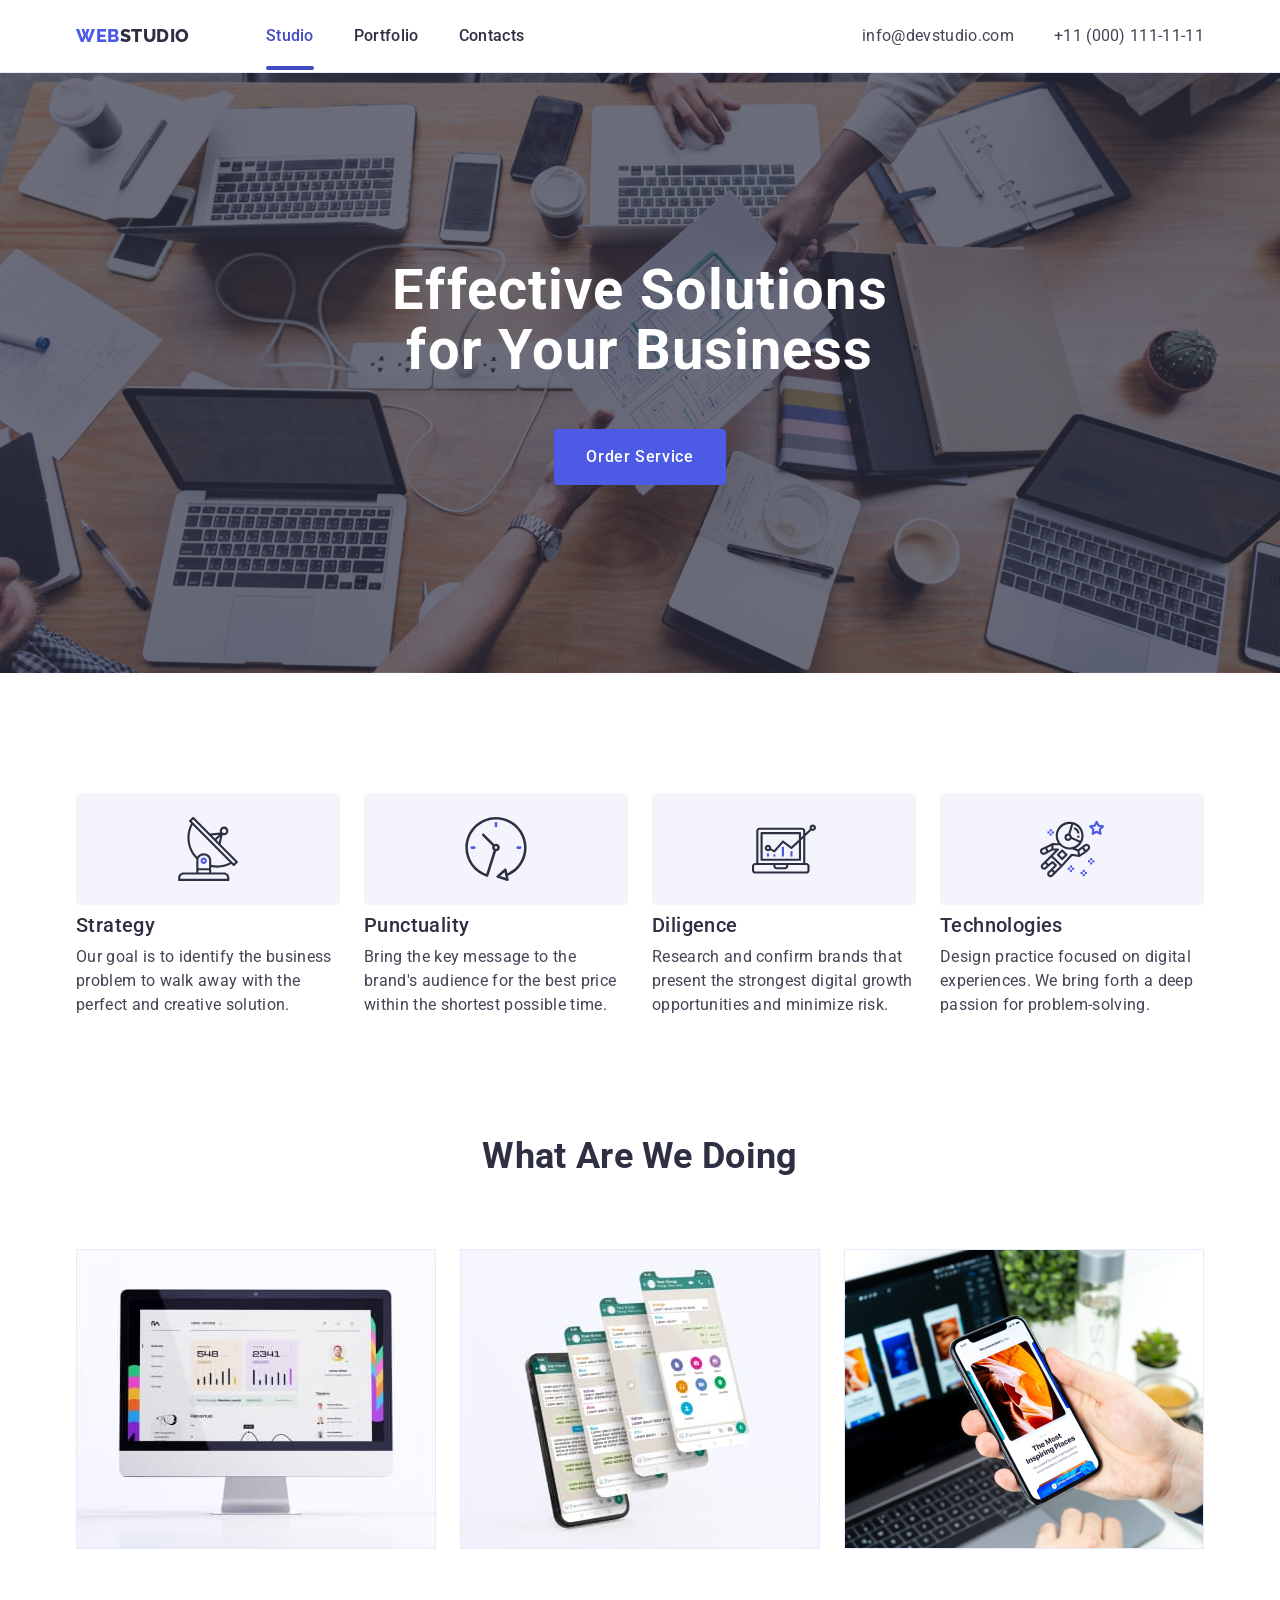
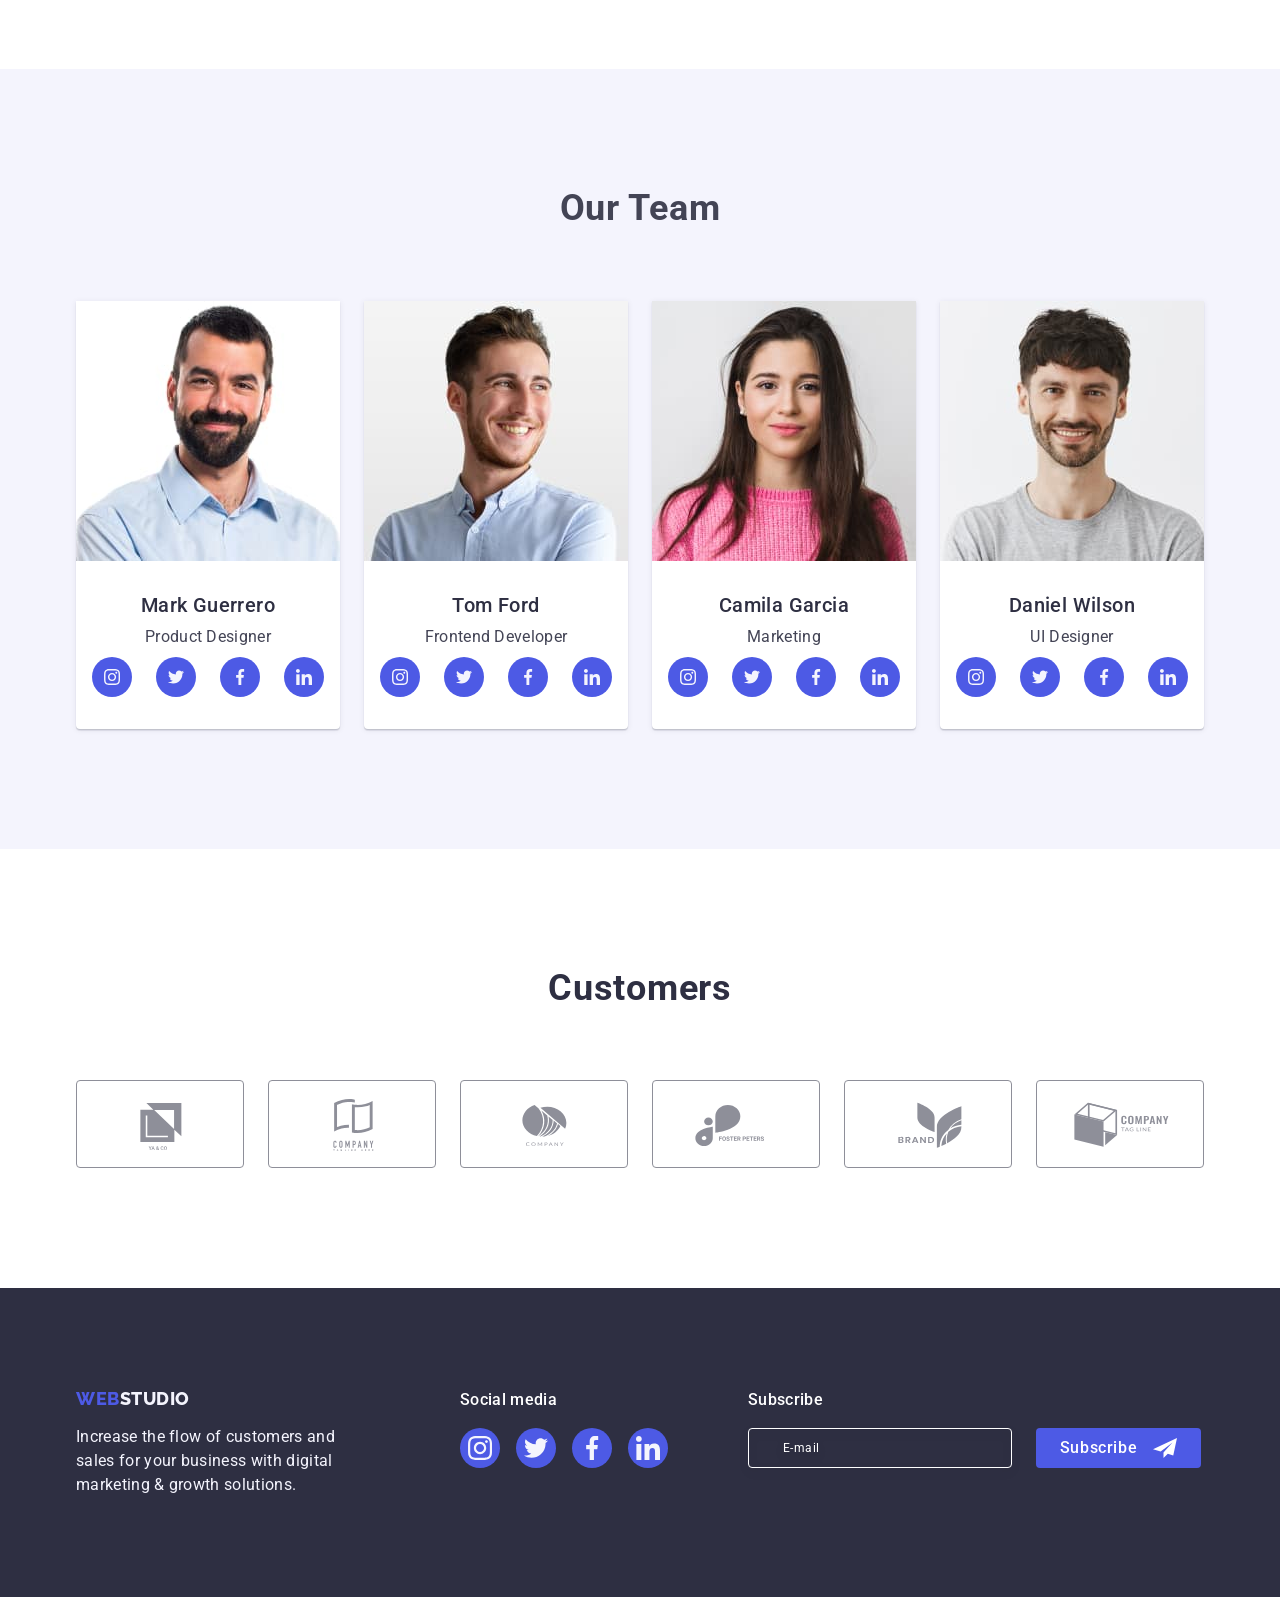
==== index.html @ 8082f562 "checkbox" ====
<!DOCTYPE html>
<html lang="en">
  <head>
    <meta charset="UTF-8" />
    <meta http-equiv="X-UA-Compatible" content="IE=edge" />
    <meta name="viewport" content="width=device-width, initial-scale=1.0" />
    <title>Document</title>
    <link rel="preconnect" href="https://fonts.googleapis.com" />
    <link rel="preconnect" href="https://fonts.gstatic.com" crossorigin />
    <link
      href="https://fonts.googleapis.com/css2?family=Montserrat:wght@400;700&family=Raleway:wght@800&family=Roboto:wght@400;500;700&display=swap"
      rel="stylesheet"
    />
    <link
      rel="stylesheet"
      href="https://cdnjs.cloudflare.com/ajax/libs/modern-normalize/1.1.0/modern-normalize.min.css"
    />
    <link rel="stylesheet" href="css/styles.css" />
  </head>
  <body>
    <!-- header -->
    <header class="header">
      <div class="container header-container">
        <nav class="header_nav">
          <a href="./index.html" class="logo link"
            >Web<span class="logo-end">Studio</span></a
          >

          <ul class="menu list">
            <li class="menu-item">
              <a href="./index.html" class="menu-name studion-active link"
                >Studio</a
              >
            </li>
            <li class="menu-item">
              <a class="menu-name link" href="./portfolio.html">Portfolio</a>
            </li>
            <li class="menu-item">
              <a class="menu-name link" href="">Contacts</a>
            </li>
          </ul>
        </nav>
        <!-- contacts -->
        <address class="data">
          <ul class="contacts list">
            <li class="contact-data">
              <a class="data-info link" href="mailto:info@devstudio.com"
                >info@devstudio.com</a
              >
            </li>
            <li class="contact-data">
              <a class="data-info link" href="tel:+110001111111"
                >+11 (000) 111-11-11</a
              >
            </li>
          </ul>
        </address>
      </div>
    </header>
    <main>
      <!-- hero -->
      <section class="hero section">
        <div class="container main-hero">
          <h1 class="hero_title">Effective Solutions for Your Business</h1>
          <button class="order-btn" type="button" data-modal-open>
            Order Service
          </button>
        </div>
      </section>
      <!-- advantages -->
      <section class="section">
        <div class="container">
          <h2 class="hidden-title" hidden>advantages</h2>
          <ul class="menu-advantages list">
            <li class="advantages-list">
              <div class="advantages-icons">
                <svg class="icons" width="64" height="64">
                  <use
                    class="icon"
                    href="./images/icons.svg#icon-satellite"
                  ></use>
                </svg>
              </div>
              <h3 class="name">Strategy</h3>
              <p class="advantages-description">
                Our goal is to identify the business problem to walk away with
                the perfect and creative solution.
              </p>
            </li>
            <li class="advantages-list">
              <div class="advantages-icons">
                <svg class="icons" width="64" height="64">
                  <use class="icon" href="./images/icons.svg#icon-clock"></use>
                </svg>
              </div>
              <h3 class="name">Punctuality</h3>
              <p class="advantages-description">
                Bring the key message to the brand's audience for the best price
                within the shortest possible time.
              </p>
            </li>
            <li class="advantages-list">
              <div class="advantages-icons">
                <svg class="icons" width="64" height="64">
                  <use
                    class="icon"
                    href="./images/icons.svg#icon-diagram"
                  ></use>
                </svg>
              </div>
              <h3 class="name">Diligence</h3>
              <p class="advantages-description">
                Research and confirm brands that present the strongest digital
                growth opportunities and minimize risk.
              </p>
            </li>
            <li class="advantages-list">
              <div class="advantages-icons">
                <svg class="icons" width="64" height="64">
                  <use
                    class="icon"
                    href="./images/icons.svg#icon-astronaut"
                  ></use>
                </svg>
              </div>
              <h3 class="name">Technologies</h3>
              <p class="advantages-description">
                Design practice focused on digital experiences. We bring forth a
                deep passion for problem-solving.
              </p>
            </li>
          </ul>
        </div>
      </section>
      <!-- pictures -->
      <section class="section-pictures">
        <div class="container">
          <h2 class="about-us">What are we doing</h2>
          <ul class="pictures list">
            <li class="pictures-list">
              <img
                src="./images/computer-img.jpg"
                alt="computer"
                width="360"
                height="300"
              />
            </li>
            <li class="pictures-list">
              <img
                src="./images/phone-img.jpg"
                alt="phones"
                width="360"
                height="300"
              />
            </li>
            <li class="pictures-list">
              <img
                src="./images/phone-in-hand.jpg"
                alt="work at phone"
                width="360"
                height="300"
              />
            </li>
          </ul>
        </div>
      </section>
      <!-- our team -->
      <section class="members section">
        <div class="container">
          <h2 class="team-title">Our Team</h2>
          <ul class="team-member list">
            <li class="team">
              <img
                src="./images/img.jpg"
                alt="photo of a worker"
                width="264"
                height="260"
              />
              <div class="card-title">
                <h3 class="names">Mark Guerrero</h3>
                <p class="description">Product Designer</p>
                <ul class="sm-team list">
                  <li class="sm-list">
                    <a href="" class="sm-general link-icon">
                      <svg class="sm-icons" width="16" height="16">
                        <use
                          class="sm-icon"
                          href="./images/icons.svg#icon-instagram"
                        ></use>
                      </svg>
                    </a>
                  </li>
                  <li class="sm-list">
                    <a href="" class="sm-general link-icon">
                      <svg class="sm-icons" width="16" height="16">
                        <use
                          class="sm-icon"
                          href="./images/icons.svg#icon-twitter"
                        ></use>
                      </svg>
                    </a>
                  </li>
                  <li class="sm-list">
                    <a href="" class="sm-general link-icon">
                      <svg class="sm-icons" width="16" height="16">
                        <use
                          class="sm-icon"
                          href="./images/icons.svg#icon-facebook"
                        ></use>
                      </svg>
                    </a>
                  </li>
                  <li class="sm-list">
                    <a href="" class="sm-general link-icon">
                      <svg class="sm-icons" width="16" height="16">
                        <use
                          class="sm-icon"
                          href="./images/icons.svg#icon-linkedin"
                        ></use>
                      </svg>
                    </a>
                  </li>
                </ul>
              </div>
            </li>
            <li class="team">
              <img
                src="./images/img1.jpg"
                alt="photo of a worker"
                width="264"
                height="260"
              />
              <div class="card-title">
                <h3 class="names">Tom Ford</h3>
                <p class="description">Frontend Developer</p>
                <ul class="sm-team list">
                  <li class="sm-list">
                    <a href="" class="sm-general link-icon">
                      <svg class="sm-icons" width="16" height="16">
                        <use
                          class="sm-icon"
                          href="./images/icons.svg#icon-instagram"
                        ></use>
                      </svg>
                    </a>
                  </li>
                  <li class="sm-list">
                    <a href="" class="sm-general link-icon">
                      <svg class="sm-icons" width="16" height="16">
                        <use
                          class="sm-icon"
                          href="./images/icons.svg#icon-twitter"
                        ></use>
                      </svg>
                    </a>
                  </li>
                  <li class="sm-list">
                    <a href="" class="sm-general link-icon">
                      <svg class="sm-icons" width="16" height="16">
                        <use
                          class="sm-icon"
                          href="./images/icons.svg#icon-facebook"
                        ></use>
                      </svg>
                    </a>
                  </li>
                  <li class="sm-list">
                    <a href="" class="sm-general link-icon">
                      <svg class="sm-icons" width="16" height="16">
                        <use
                          class="sm-icon"
                          href="./images/icons.svg#icon-linkedin"
                        ></use>
                      </svg>
                    </a>
                  </li>
                </ul>
              </div>
            </li>
            <li class="team">
              <img
                src="./images/img2.jpg"
                alt="photo of a worker"
                width="264"
                height="260"
              />
              <div class="card-title">
                <h3 class="names">Camila Garcia</h3>
                <p class="description">Marketing</p>
                <ul class="sm-team list">
                  <li class="sm-list">
                    <a href="" class="sm-general link-icon">
                      <svg class="sm-icons" width="16" height="16">
                        <use
                          class="sm-icon"
                          href="./images/icons.svg#icon-instagram"
                        ></use>
                      </svg>
                    </a>
                  </li>
                  <li class="sm-list">
                    <a href="" class="sm-general link-icon">
                      <svg class="sm-icons" width="16" height="16">
                        <use
                          class="sm-icon"
                          href="./images/icons.svg#icon-twitter"
                        ></use>
                      </svg>
                    </a>
                  </li>
                  <li class="sm-list">
                    <a href="" class="sm-general link-icon">
                      <svg class="sm-icons" width="16" height="16">
                        <use
                          class="sm-icon"
                          href="./images/icons.svg#icon-facebook"
                        ></use>
                      </svg>
                    </a>
                  </li>
                  <li class="sm-list">
                    <a href="" class="sm-general link-icon">
                      <svg class="sm-icons" width="16" height="16">
                        <use
                          class="sm-icon"
                          href="./images/icons.svg#icon-linkedin"
                        ></use>
                      </svg>
                    </a>
                  </li>
                </ul>
              </div>
            </li>
            <li class="team">
              <img
                src="./images/img3.jpg"
                alt="photo of a worker"
                width="264"
                height="260"
              />
              <div class="card-title">
                <h3 class="names">Daniel Wilson</h3>
                <p class="description">UI Designer</p>
                <ul class="sm-team list">
                  <li class="sm-list">
                    <a href="" class="sm-general link-icon">
                      <svg class="sm-icons" width="16" height="16">
                        <use
                          class="sm-icon"
                          href="./images/icons.svg#icon-instagram"
                        ></use>
                      </svg>
                    </a>
                  </li>
                  <li class="sm-list">
                    <a href="" class="sm-general link-icon">
                      <svg class="sm-icons" width="16" height="16">
                        <use
                          class="sm-icon"
                          href="./images/icons.svg#icon-twitter"
                        ></use>
                      </svg>
                    </a>
                  </li>
                  <li class="sm-list">
                    <a href="" class="sm-general link-icon">
                      <svg class="sm-icons" width="16" height="16">
                        <use
                          class="sm-icon"
                          href="./images/icons.svg#icon-facebook"
                        ></use>
                      </svg>
                    </a>
                  </li>
                  <li class="sm-list">
                    <a href="" class="sm-general link-icon">
                      <svg class="sm-icons" width="16" height="16">
                        <use
                          class="sm-icon"
                          href="./images/icons.svg#icon-linkedin"
                        ></use>
                      </svg>
                    </a>
                  </li>
                </ul>
              </div>
            </li>
          </ul>
        </div>
      </section>
      <!-- customers -->
      <section class="customers section">
        <div class="container">
          <h2 class="customers-title">Customers</h2>
          <ul class="customers-list list">
            <li class="companies-list">
              <a href="" class="icon-link">
                <svg class="icons" width="104" height="56">
                  <use
                    class="icon"
                    href="./images/icons.svg#icon-company-1"
                  ></use>
                </svg>
              </a>
            </li>
            <li class="companies-list">
              <a href="" class="icon-link">
                <svg class="icons" width="104" height="56">
                  <use
                    class="icon"
                    href="./images/icons.svg#icon-company-2"
                  ></use>
                </svg>
              </a>
            </li>
            <li class="companies-list">
              <a href="" class="icon-link">
                <svg class="icons" width="104" height="56">
                  <use
                    class="icon"
                    href="./images/icons.svg#icon-company-3"
                  ></use>
                </svg>
              </a>
            </li>
            <li class="companies-list">
              <a href="" class="icon-link">
                <svg class="icons" width="104" height="56">
                  <use
                    class="icon"
                    href="./images/icons.svg#icon-company-4"
                  ></use>
                </svg>
              </a>
            </li>
            <li class="companies-list">
              <a href="" class="icon-link">
                <svg class="icons" width="104" height="56">
                  <use
                    class="icon"
                    href="./images/icons.svg#icon-company-5"
                  ></use>
                </svg>
              </a>
            </li>
            <li class="companies-list">
              <a href="" class="icon-link">
                <svg class="icons" width="104" height="56">
                  <use
                    class="icon"
                    href="./images/icons.svg#icon-company-6"
                  ></use>
                </svg>
              </a>
            </li>
          </ul>
        </div>
      </section>
    </main>
    <!-- footer -->
    <footer class="main-footer">
      <div class="footer-container container">
        <div class="footer-text">
          <a href="./index.html" class="footer-logo link"
            >Web<span class="footer-logo-end">Studio</span>
          </a>
          <p class="footer-description">
            Increase the flow of customers and sales for your business with
            digital marketing & growth solutions.
          </p>
        </div>
        <div class="sm-container">
          <p class="social-media">Social media</p>
          <ul class="sm-footer list">
            <li class="sm-list">
              <a href="" class="sm-general footer-icon">
                <svg class="sm-icons" width="24" height="24">
                  <use
                    class="sm-icon"
                    href="./images/icons.svg#icon-instagram"
                  ></use>
                </svg>
              </a>
            </li>
            <li class="sm-list">
              <a href="" class="sm-general footer-icon">
                <svg class="sm-icons" width="24" height="24">
                  <use
                    class="sm-icon"
                    href="./images/icons.svg#icon-twitter"
                  ></use>
                </svg>
              </a>
            </li>
            <li class="sm-list">
              <a href="" class="sm-general footer-icon">
                <svg class="sm-icons" width="24" height="24">
                  <use
                    class="sm-icon"
                    href="./images/icons.svg#icon-facebook"
                  ></use>
                </svg>
              </a>
            </li>
            <li class="sm-list">
              <a href="" class="sm-general footer-icon">
                <svg class="sm-icons" width="24" height="24">
                  <use
                    class="sm-icon"
                    href="./images/icons.svg#icon-linkedin"
                  ></use>
                </svg>
              </a>
            </li>
          </ul>
        </div>
        <div class="footer-client-info">
          <p class="subscribe">Subscribe</p>
          <form class="footer-client-form">
            <label class="modal-user-info">
              <input
                class="footer-email"
                type="email"
                name="user-email"
                placeholder="E-mail"
              />
            </label>

            <button class="footer-button" type="submit">
              Subscribe
              <svg class="footer-button-svg" width="24" height="24">
                <use
                  class="button-svg"
                  href="./images/icons.svg#icon-telegram"
                ></use>
              </svg>
            </button>
          </form>
        </div>
      </div>
    </footer>

    <!-- backdrop -->

    <div class="backdrop is-hidden" data-modal>
      <div class="modal">
        <button type="button" data-modal-close class="modal-close">
          <svg class="close-btn" width="8" height="8">
            <use href="./images/icons.svg#icon-close-btn"></use>
          </svg>
        </button>
        <p class="modal-title">Leave your contacts and we will call you back</p>
        <form class="modal-user">
          <div class="modal-user-general">
            <label class="modal-user-info" for="user-name">Name</label>

            <div class="user-info-svg">
              <input
                class="input-user-info"
                type="text"
                name="user-name"
                id="user-name"
              />
              <svg class="input-icon" width="18" height="24">
                <use
                  class="input-icon-user"
                  href="./images/icons.svg#icon-user"
                ></use>
              </svg>
            </div>
          </div>

          <div class="modal-user-general">
            <label class="modal-user-info" for="label_phone">Phone</label>

            <div class="user-info-svg">
              <input
                class="input-user-info"
                type="tel"
                name="user-phone"
                id="label_phone"
              />
              <svg class="input-icon" width="18" height="24">
                <use
                  class="input-icon-phone"
                  href="./images/icons.svg#icon-phone"
                ></use>
              </svg>
            </div>
          </div>

          <div class="modal-user-general">
            <label class="modal-user-info" for="label-email">Email</label>

            <div class="user-info-svg">
              <input
                class="input-user-info"
                type="email"
                name="user-email"
                id="label-email"
              />
              <svg class="input-icon" width="18" height="24">
                <use
                  class="input-icon-email"
                  href="./images/icons.svg#icon-email"
                ></use>
              </svg>
            </div>
          </div>

          <div class="modal-comment">
            <label class="modal-user-info" for="user-comment">Comment</label>

            <textarea
              class="modal-user-comment"
              name="user-comment"
              id="user-comment"
              placeholder="Text input"
            ></textarea>
          </div>
          <div class="checkbox">
            <input
              class="visually-hidden"
              value="true"
              type="checkbox"
              name="user-privacy"
              id="user-privacy"
              hidden
            />
            <label class="modal-user-checkbox" for="user-privacy">
              <span class="privacy-text">
                <svg class="privacy-checkmark" width="10" height="8">
                  <use
                    class="checkmark-icon"
                    href="./images/icons.svg#icon-checkmark"
                  ></use>
                </svg>
              </span>
              I accept the terms and conditions of the
              <a class="link-color" href="">Privacy Policy</a>
            </label>
          </div>
          <button class="modal-user-button" type="submit">Send</button>
        </form>
      </div>
    </div>

    <script src="./js/modal.js"></script>
  </body>
</html>
---- css/styles.css ----
/* general */
:root {
    --main-font-family: 'Roboto', sans-serif;
    --secondary-font-family: 'Raleway', sans-serif;
    --transition-duration-func: 250ms cubic-bezier(0.4, 0, 0.2, 1)
}

.link {
    text-decoration: none;
}

.list {
    list-style: none;
}

body {
    font-family: var(--main-font-family);
    font-weight: 400;
    line-height: 1.5;
    letter-spacing: 0.02em;
    color: #434455;
    background-color: #FFFFFF
}

img {
    display: block;
}

h1,
h2,
h3,
h4,
p {
    margin-top: 0;
    margin-bottom: 0;
    padding: 0;
}

ul,
ol {
    margin-top: 0;
    margin-bottom: 0;
    padding-left: 0;
}

.section {
    padding: 120px 0;
}

.container {
    width: 1158px;
    margin-left: auto;
    margin-right: auto;
    padding: 0 15px
}

/* header */

.header {
    border-bottom: 1px solid #e7e9fc;
    box-shadow: 0px 2px 1px rgba(46, 47, 66, 0.08), 0px 1px 1px rgba(46, 47, 66, 0.16), 0px 1px 6px rgba(46, 47, 66, 0.08);
}

.header-container {
    display: flex;
    align-items: center;
    margin: 0 auto;
    justify-content: space-between;

}

.header_nav {
    display: flex;
    align-items: center;

}

/* logo */
.logo {
    font-family: var(--secondary-font-family);
    font-weight: 800;
    font-size: 18px;
    line-height: 1.17;
    letter-spacing: 0.03em;
    text-transform: uppercase;
    color: #4d5ae5;
    margin-right: 76px
}

.logo-end {
    color: #2e2f42;
}

/* navigation */

.menu {
    display: flex;
    align-items: center;
    gap: 40px;
    font-weight: 500;
    font-size: 16px;
}



.menu-item {
    padding-top: 24px;
    padding-bottom: 24px
}

.menu-name {

    color: #2E2F42;
    padding: 24px 0;
    transition: color var(--transition-duration-func);
}

.menu-name:hover,
.menu-name:focus {
    color: #404BBF;
}

/* navigation after */
.portfolio-active {
    position: relative;
    color: #404bbf;
}

.studion-active {
    position: relative;
    color: #404bbf;
}


.studion-active::after {
    content: "";
    display: flex;
    position: absolute;
    left: 0;
    bottom: -1px;
    height: 4px;
    width: 100%;
    background-color: #404bbf;
    border-radius: 2px;
}

.portfolio-active::after {
    content: "";
    display: flex;
    position: absolute;
    left: 0;
    bottom: -1px;
    height: 4px;
    width: 100%;
    background-color: #404bbf;
    border-radius: 2px;
}



/* contacts */

.contacts {
    display: flex;
    align-items: center;
    gap: 40px;
}

.contact-data {
    font-size: 16px;
    line-height: 1.5;
    text-decoration: none;
    list-style: none;
    color: #434455;

}

.data {
    font-style: normal
}

.data-info {
    color: #434455;
    transition: color var(--transition-duration-func);
}

.data-info:hover,
.data-info:focus {
    color: #404bbf
}


/* hero */



.hero {
    padding: 188px 0;

    background-color: #2e2f42;
    background-image: linear-gradient(rgba(46, 47, 66, 0.7), rgba(46, 47, 66, 0.7)), url(../images/hero-img.jpg);
    ;
    max-width: 1440px;
    background-repeat: no-repeat;
    background-position: center;
    background-size: cover;
    margin: 0 auto
}

.hero_title {

    font-family: 'Roboto';
    font-style: normal;
    font-weight: 700;
    font-size: 56px;
    line-height: 1.07;
    text-align: center;
    letter-spacing: 0.02em;
    color: #FFFFFF;
    max-width: 496px;
    margin-right: auto;
    margin-left: auto;
    margin-bottom: 48px;
}


/* button */
.order-btn {
    font-size: 16px;
    letter-spacing: 0.04em;
    background-color: #4D5AE5;
    font-weight: 500;
    color: #FFFFFF;
    cursor: pointer;
    display: block;
    padding: 16px 32px;
    border: none;
    border-radius: 4px;
    min-width: 169px;
    height: 56px;
    margin-right: auto;
    margin-left: auto;
    transition: background-color var(--transition-duration-func);
}

.order-btn:hover,
.order-btn:focus {
    background-color: #404BBF;
}

/*  section advantages */

.advantages-icons {
    display: flex;
    align-items: center;
    justify-content: center;
    width: 264px;
    height: 112px;
    height: 112px;
    background: #F4F4FD;
    border-radius: 4px;
    margin-bottom: 8px;
}

.menu-advantages {
    display: flex;
    gap: 24px;
}

.advantages-list {
    width: calc((100% - 72px) / 4);
}

.name {
    font-weight: 500;
    font-size: 20px;
    line-height: 1.2;
    letter-spacing: 0.02em;
    color: #2E2F42;
    margin-bottom: 8px;
    text-align: start;
}


.advantages-description {
    font-size: 16px;
    line-height: 1.5;
    text-align: start;
}

/* about us section */
.about-us {
    font-weight: 700;
    font-size: 36px;
    line-height: 1.11;
    text-align: center;
    text-transform: capitalize;
    color: #2e2f42;
    margin-bottom: 72px;
}

.section-pictures {
    padding-bottom: 120px
}

.pictures {
    display: flex;
    gap: 24px;
}



/*  section our team */
/* hover focus */




/* icons */
.sm-team {
    display: flex;
    gap: 24px;
    justify-content: center;
}

.sm-general {
    display: flex;
    justify-content: center;
    align-items: center;
    width: 40px;
    height: 40px;
    background: #4D5AE5;
    border-radius: 50%;

}

.link-icon {
    transition: background-color var(--transition-duration-func);
}

.link-icon:hover,
.link-icon:focus {
    background-color: #404BBF;

}

.names {
    font-family: 'Roboto';
    font-style: normal;
    font-weight: 500;
    font-size: 20px;
    line-height: 1.2;
    text-align: center;
    letter-spacing: 0.02em;
    color: #2E2F42;

}

.team-member {
    display: flex;
    gap: 24px;
}

.card-title {
    padding: 32px 0
}

.team {
    background-color: #FFFFFF;
    width: calc((100% - 72px) / 4);
    border-radius: 0px 0px 4px 4px;
    box-shadow: 0px 1px 6px rgba(46, 47, 66, 0.08), 0px 1px 1px rgba(46, 47, 66, 0.16), 0px 2px 1px rgba(46, 47, 66, 0.08);

}

/* icons */
.names {
    text-align: center;
    margin-bottom: 8px;

}

.description {
    text-align: center;
    font-family: 'Roboto';
    font-style: normal;
    font-weight: 400;
    font-size: 16px;
    line-height: 1.5;
    margin-bottom: 8px;
}

.team-title {
    font-size: 36px;
    line-height: 1.11;
    letter-spacing: 0.02em;
    text-align: center;
    margin-bottom: 72px;
}

.members {
    background-color: #F4F4FD;

}

/* companies */

/* hover focus */
.icon-link {
    transition: border-color var(--transition-duration-func), color var(--transition-duration-func);
}

.icon-link:hover,
.icon-link:focus {
    color: #404bbf;
    border-color: #404BBF;
}


.icons {
    fill: currentColor;
}

/* hover focus */

.customers-list {
    display: flex;
    gap: 24px;

}

.customers-title {
    font-family: 'Roboto';
    font-style: normal;
    font-weight: 700;
    font-size: 36px;
    line-height: 1.1;
    text-align: center;
    letter-spacing: 0.02em;
    text-transform: capitalize;
    color: #2E2F42;
    margin-bottom: 72px;
}

.icon-link {
    display: flex;
    width: 168px;
    height: 88px;
    border: 1px solid #8E8F99;
    border-radius: 4px;
    color: #8E8F99;
    justify-content: center;
    align-items: center;
    margin-left: auto;
    margin-right: auto;

}

/* footer */

.footer-container {
    display: flex;
    align-items: baseline;
}

.footer-icon {
    transition: background-color var(--transition-duration-func);
}

.footer-icon:hover,
.footer-icon:focus {
    background-color: #31D0AA;
}

.footer-text {
    margin-right: 120px;
}

.sm-footer {
    display: flex;
    gap: 16px;
    width: 208px;
    height: 40px;
}

.sm-list {
    width: 40px;
    height: 40px;
}

.sm-icons {
    fill: #F4F4FD;
}


.social-media {
    font-family: 'Roboto';
    font-style: normal;
    font-weight: 500;
    font-size: 16px;
    line-height: 1.5;
    letter-spacing: 0.02em;
    color: #FFFFFF;
    margin-bottom: 16px;
}

.main-footer {
    background-color: #2e2f42;
    padding: 100px 0;
}

.sm-icons {
    display: flex;
}

.footer-logo {
    font-family: var(--secondary-font-family);
    font-weight: 800;
    font-size: 18px;
    line-height: 1.17;
    letter-spacing: 0.03em;
    text-transform: uppercase;
    color: #4d5ae5;
    display: inline-block;
    margin-bottom: 16px;
}

.footer-description {
    width: 264px;
    font-size: 16px;
    line-height: 1.5;
    letter-spacing: 0.02em;
    color: #F4F4FD;

}

.footer-logo-end {
    color: #f4f4fd
}

.footer-email {
    border: 1px solid #FFFFFF;
    padding-left: 16px;
    font-size: 12px;
    line-height: 1.5;
    letter-spacing: 0.04em;
    filter: drop-shadow(0px 4px 4px rgba(0, 0, 0, 0.15));
    border-radius: 4px;
    Width: 264px;
    Height: 40px;
    background-color: transparent;
    color: #ffffff;
}

.footer-email::placeholder {
    font-size: 12px;
    line-height: 2;
    display: flex;
    align-items: center;
    letter-spacing: 0.04em;
    color: #FFFFFF;
    padding-left: 18px;
    padding-top: 8px;

}

.subscribe {
    margin-left: 80px;
    margin-bottom: 16px;
    font-weight: 500;
    font-size: 16px;
    line-height: 1.5;
    letter-spacing: 0.02em;
    color: #FFFFFF;

}

.footer-client-form {
    display: flex;
    margin-left: 80px;
}

/* .footer-input-button {
    margin-left: 80px;
    display: flex;
    column-gap: 24px;
} */

.footer-button {
    font-family: "Roboto", sans-serif;
    display: flex;
    justify-content: center;
    align-items: center;
    min-width: 165px;
    height: 40px;
    font-weight: 500;
    font-size: 16px;
    line-height: 1.5;
    letter-spacing: 0.04em;
    border: none;
    border-radius: 4px;
    color: #FFFFFF;
    background: #4D5AE5;

    cursor: pointer;


}


.button-icon {
    position: relative;
}

.footer-button-svg {
    margin-left: 16px;
}

/* portfolio */
.portfolio {
    padding: 96px 0 120px
}

/* buttons */
.buttons {
    display: flex;
    justify-content: center;
    gap: 24px;
    margin-bottom: 72px;
}


.scroll-btn:hover,
.scroll-btn:focus {
    color: #FFFFFF;
    background-color: #404BBF;
    border: 1px solid transparent;
    box-shadow: 0px 3px 1px rgba(0, 0, 0, 0.1), 0px 2px 1px rgba(0, 0, 0, 0.08), 0px 2px 2px rgba(0, 0, 0, 0.12);
    border-radius: 4px;
}

.scroll-btn {
    font-family: "Roboto", sans-serif;
    font-weight: 500;
    font-size: 16px;
    line-height: 1.5;
    letter-spacing: 0.04em;
    color: #4d5ae5;
    background-color: #F4F4FD;

    cursor: pointer;
    padding: 12px 24px;
    border: 1px solid #e7e9fc;
    border-radius: 4px;
    transition: color var(--transition-duration-func), background-color var(--transition-duration-func), border-color var(--transition-duration-func), box-shadow var(--transition-duration-func);


}

/* pictures*/

.picture {
    display: block;
    max-width: 100%;
    height: auto;
    transition: box-shadow var(--transition-duration-func);
}

.picture:hover,
.picture:focus {
    box-shadow: 0px 1px 6px rgba(46, 47, 66, 0.08), 0px 1px 1px rgba(46, 47, 66, 0.16), 0px 2px 1px rgba(46, 47, 66, 0.08);
}

.portfolio-pictures {
    display: flex;
    flex-wrap: wrap;
    column-gap: 24px;
    row-gap: 48px;
}

.card-text {
    padding: 32px 16px;
    border: 1px solid #e7e9fc;
    border-top: none;
}

.cards-title {
    font-weight: 500;
    font-size: 20px;
    line-height: 1.2;
    letter-spacing: 0.02em;
    color: #2e2f42;
    margin-bottom: 8px;
}


.card-category {
    font-size: 16px;
    line-height: 1.5;
    letter-spacing: 0.02em;
    color: #434455;
}

.text-overlay {
    position: relative;
    overflow: hidden;
}

.overlay {
    position: absolute;
    padding: 40px 32px;
    width: 100%;
    height: 100%;
    top: 0;
    left: 0;
    overflow: auto;
    transform: translateY(100%);
    font-family: 'Roboto';
    font-style: normal;
    font-weight: 400;
    font-size: 16px;
    line-height: 1.5;
    letter-spacing: 0.02em;
    color: #F4F4FD;
    background: #4D5AE5;
    transition: transform var(--transition-duration-func);
}

.picture:hover .overlay,
.picture:focus .overlay {
    transform: translateY(0);

}

/* backdrop */

.backdrop {
    position: fixed;

    top: 0;
    left: 0;
    width: 100%;
    height: 100%;
    background: rgba(46, 47, 66, 0.4);
    transition: opacity var(--transition-duration-func), visibility var(--transition-duration-func);
}

.modal {
    padding: 72px 24px 24px 24px;
    position: absolute;
    top: 50%;
    left: 50%;
    transform: translate(-50%, -50%);
    width: 408px;
    min-height: 576px;
    background: #FCFCFC;
    box-shadow: 0px 1px 1px rgba(0, 0, 0, 0.14), 0px 1px 3px rgba(0, 0, 0, 0.12), 0px 2px 1px rgba(0, 0, 0, 0.2);
    border-radius: 4px;
    transition: transform var(--transition-duration-func);
}

.modal-close {
    position: absolute;
    display: flex;
    align-items: center;
    justify-content: center;
    top: 24px;
    right: 24px;
    padding: 0;
    width: 24px;
    height: 24px;
    border-radius: 50%;
    border: 1px solid rgba(0, 0, 0, 0.1);
    cursor: pointer;
    background-color: #e7e9fc;
    transition: background-color var(--transition-duration-func), border var(--transition-duration-func);
}

.modal-close:hover,
.modal-close:focus {
    background-color: #404bbf;
    border: none;
    fill: #ffffff
}

.close-btn:hover,
.close-btn:focus {
    fill: #ffffff;
}

.close-btn {
    transition: fill var(--transition-duration-func);
}

.is-hidden {
    opacity: 0;
    visibility: hidden;
    pointer-events: none;
}

/* backdrop user info */
.modal-user-general {
    margin-bottom: 8px;
}

/* .modal-user {
    padding: 0px 24px 0px 24px;
} */

.modal-title {
    font-weight: 500;
    font-size: 16px;
    line-height: 1.5;
    text-align: center;
    letter-spacing: 0.02em;
    color: #2E2F42;
    margin-bottom: 16px;
}

/* .modal-info-desc {
    display: block;
    font-size: 12px;
    line-height: 1.16;
    letter-spacing: 0.01em;
    color: #8E8F99;
    margin-bottom: 4px;
} */

.modal-user-info {
    display: block;
    margin-bottom: 4px;
    margin-right: 24px;
    font-size: 12px;
    line-height: 1.17;
    letter-spacing: 0.04em;
    color: #8e8f99;

}

.input-user-info {
    position: relative;
    width: 100%;
    height: 40px;
    padding-left: 38px;
    background-color: transparent;
    outline: transparent;
}

.modal-user-comment {
    width: 360px;
    height: 120px;
    resize: none;
    font-size: 12px;
    line-height: 1.17;
    letter-spacing: 0.04em;
    color: rgba(46, 47, 66, 0.4);
    border: 1px solid rgba(46, 47, 66, 0.2);
    background-color: transparent;
    outline: transparent;
    padding: 8px 16px;
}

.modal-comment {
    margin-bottom: 16px;

}

.modal-user-comment::placeholder {
    font-size: 12px;
    line-height: 1.17;
    letter-spacing: 0.04em;
    color: rgba(46, 47, 66, 0.4);
}

.input-user-info,
.modal-user-comment {
    border: 1px solid #2E2F4266;
    border-radius: 4px;
    transition: border-color var(--transition-duration-func);
}

.input-user-info:focus,
.input-user-info:hover,
.modal-user-comment:hover,
.modal-user-comment:focus {
    outline: none;
    border-color: #4D5AE5;
}

.input-user-info:focus,
.input-user-info:hover+.input-icon {
    fill: #4D5AE5;
}

.modal-user-info {
    position: relative;
}

.checkbox {
    margin-bottom: 24px;
}

.modal-user-checkbox {
    font-size: 12px;
    line-height: 1.17;
    letter-spacing: 0.04em;
    color: #8E8F99;
}

.privacy-text {
    width: 16px;
    height: 16px;
    border: 1px solid rgba(46, 47, 66, 0.4);
    border-radius: 2px;
    display: inline-flex;
    align-items: center;
    justify-content: center;
    fill: transparent;
}

.visually-hidden:checked+ .modal-user-checkbox > .privacy-text{
    background-color: #404bbf;
    border: none;
    fill: #FFFFFF;
    border-color: #404bbf;
}

.link-color {
    color: #4d5ae5;

}

.input-icon {
    position: absolute;
    width: 24px;
    height: 24px;
    top: 50%;
    left: 19px;
    transform: translateY(-50%);
    left: 16px;
    transition: fill var(--transition-duration-func);

}

.user-info-svg {
    position: relative;
}

.modal-user-button {
    display: block;
    margin-right: auto;
    margin-left: auto;
    margin-top: 24px;
    margin-bottom: 24px;
    font-size: 16px;
    line-height: 1.5;
    letter-spacing: 0.04em;
    background-color: #4D5AE5;
    font-weight: 500;
    color: #FFFFFF;
    padding: 16px 32px;
    border: none;
    border-radius: 4px;
    min-width: 169px;
    height: 56px;
   
    cursor: pointer;
    transition: background-color var(--transition-duration-func);
}
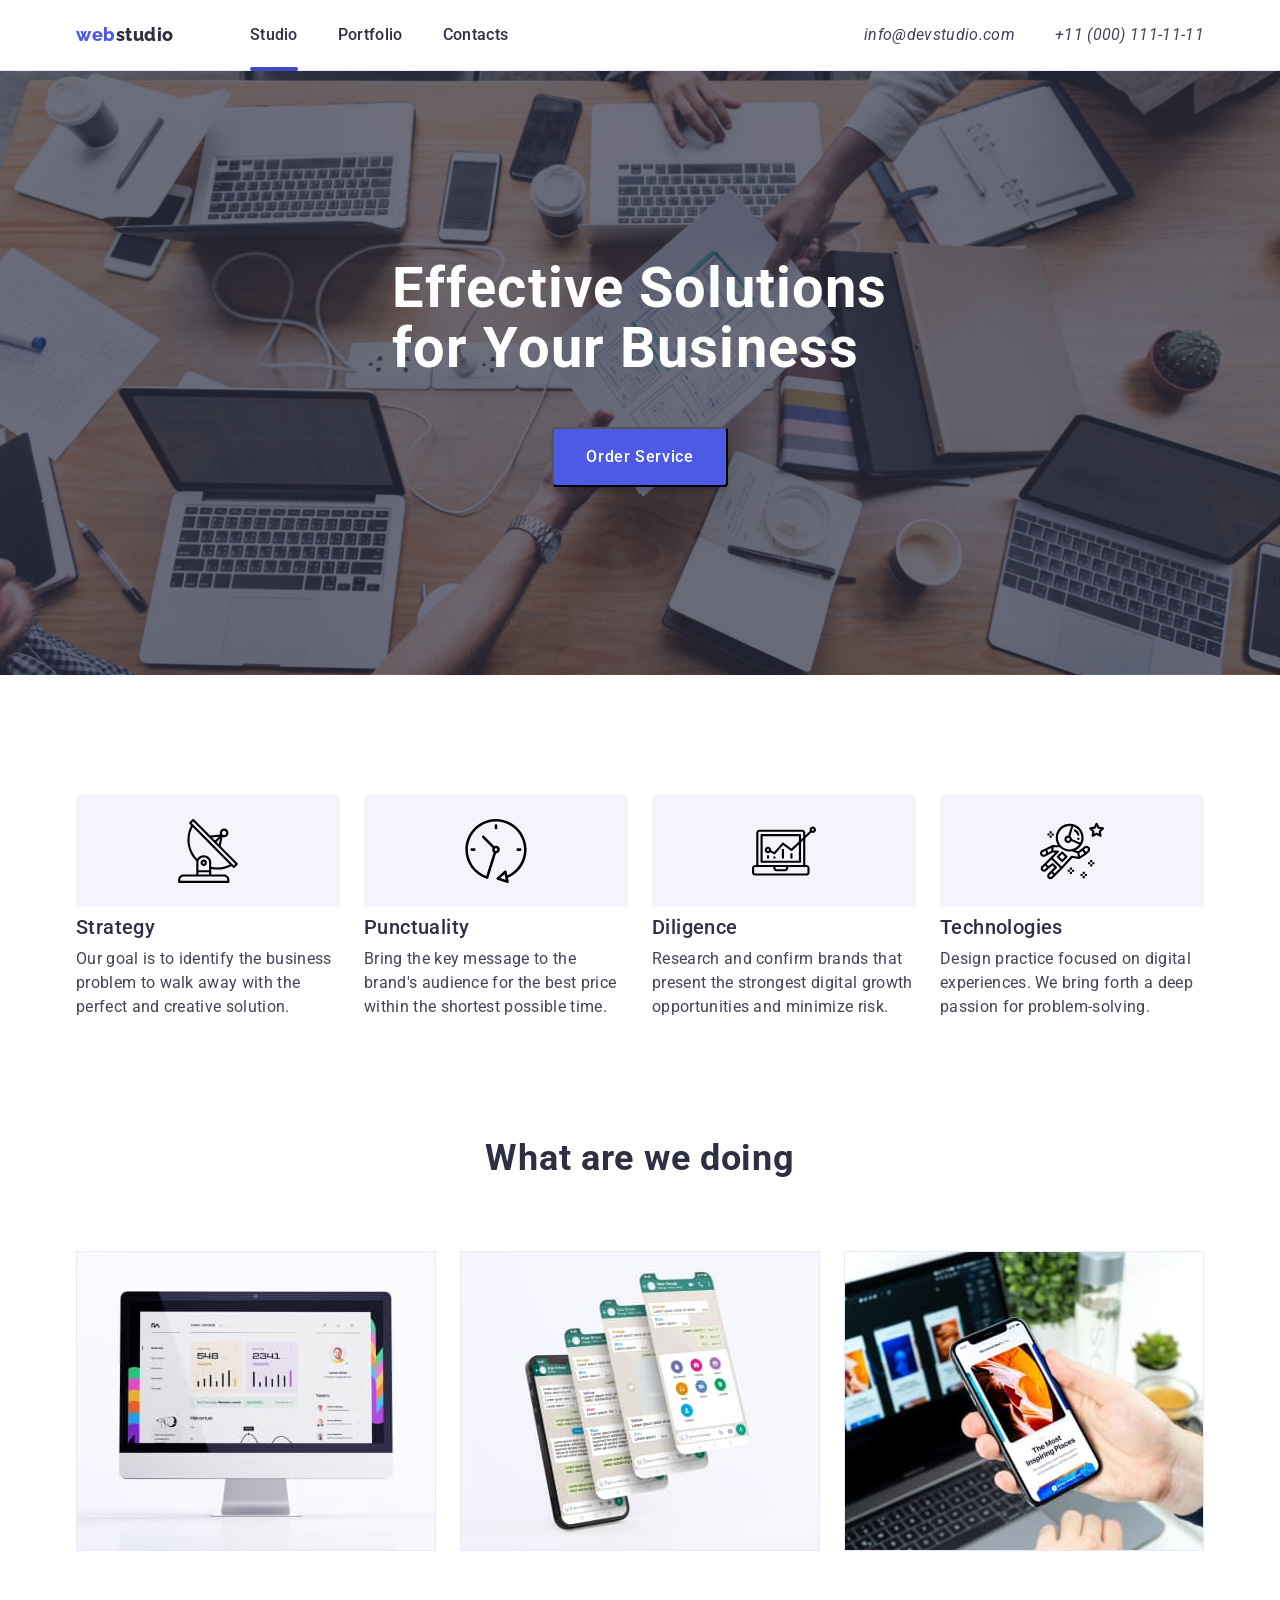
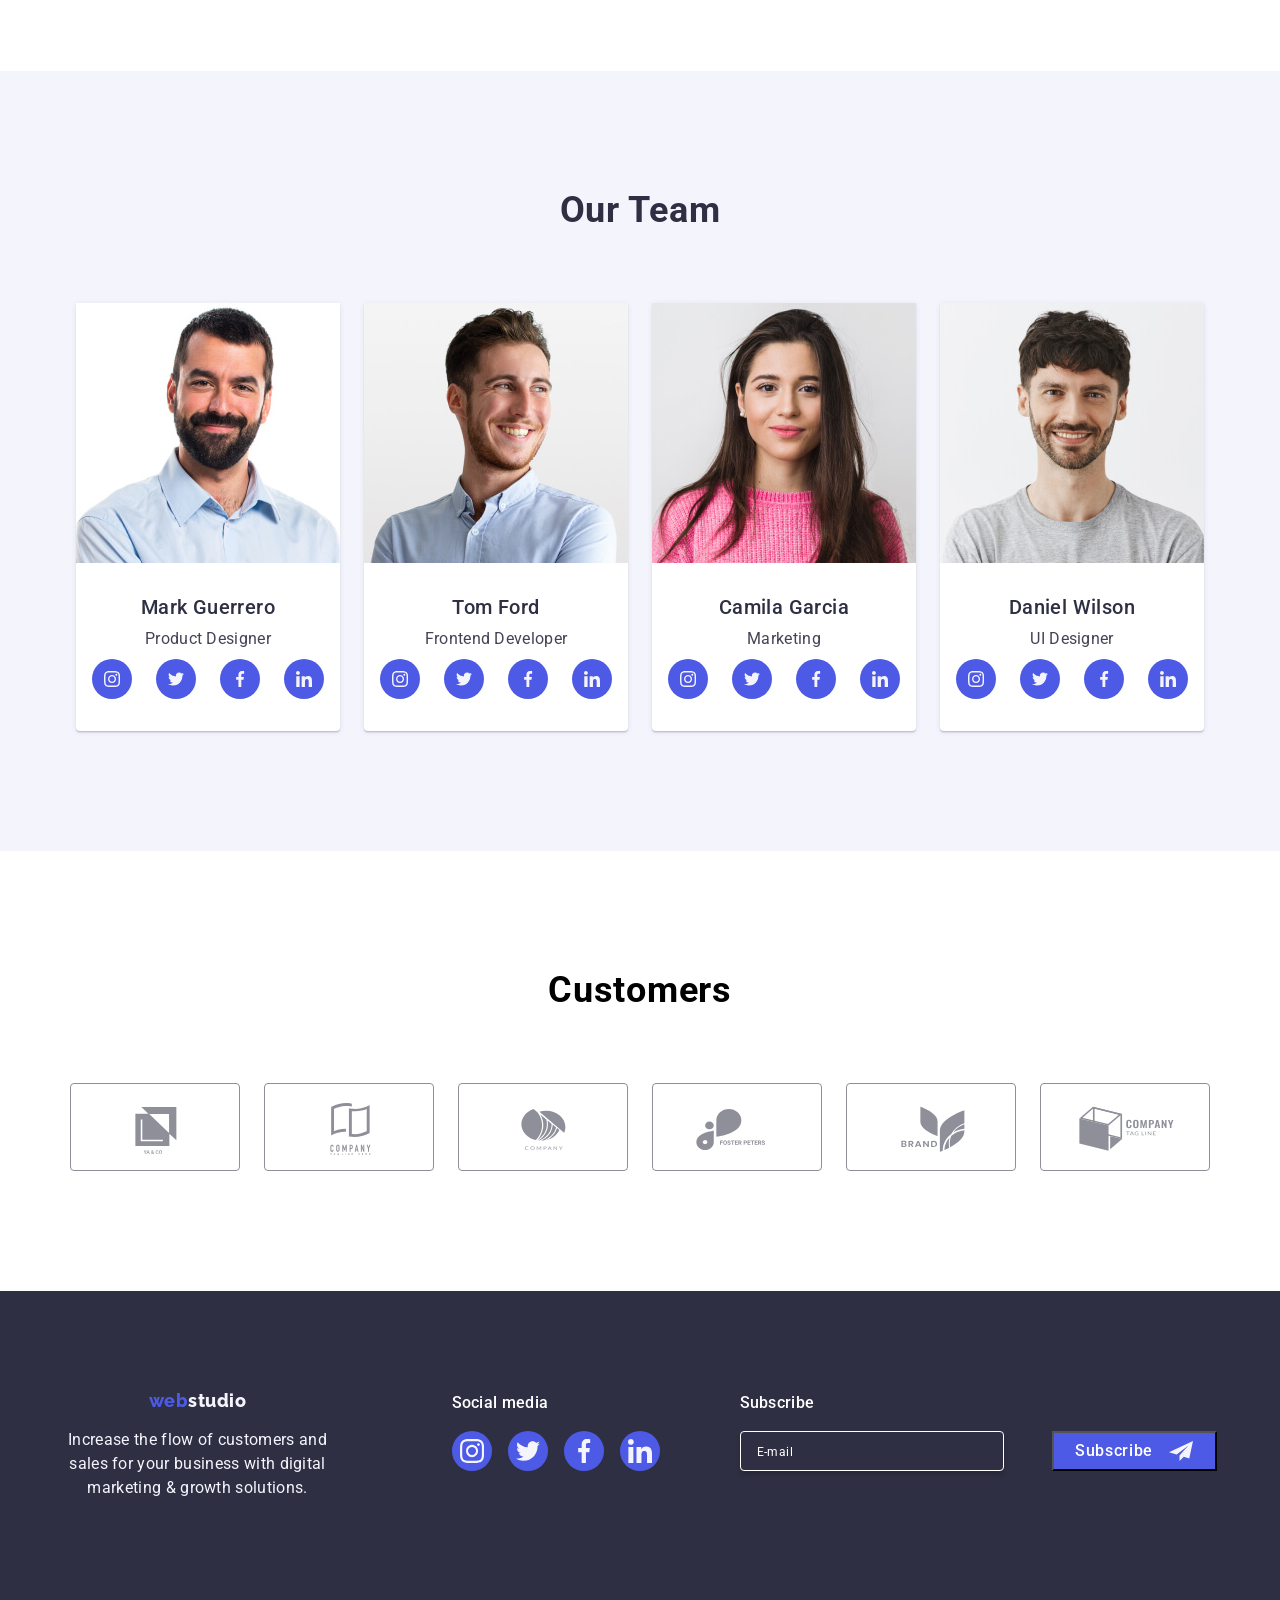
==== commit 1dcd1769: "Initial commit" ====
--- a/index.html
+++ b/index.html
@@ -1,130 +1,130 @@
 <!DOCTYPE html>
-<html lang="en">
+<html lang="ua">
   <head>
     <meta charset="UTF-8" />
     <meta http-equiv="X-UA-Compatible" content="IE=edge" />
     <meta name="viewport" content="width=device-width, initial-scale=1.0" />
-    <title>Document</title>
+    <link rel="preconnect" href="https://fonts.googleapis.com" />
+    <link rel="preconnect" href="https://fonts.gstatic.com" crossorigin />
     <link rel="preconnect" href="https://fonts.googleapis.com" />
     <link rel="preconnect" href="https://fonts.gstatic.com" crossorigin />
     <link
-      href="https://fonts.googleapis.com/css2?family=Montserrat:wght@400;700&family=Raleway:wght@800&family=Roboto:wght@400;500;700&display=swap"
+      href="https://fonts.googleapis.com/css2?family=Raleway:wght@800&family=Roboto:wght@400;500;700&display=swap"
       rel="stylesheet"
     />
+    <title>web studio</title>
     <link
       rel="stylesheet"
-      href="https://cdnjs.cloudflare.com/ajax/libs/modern-normalize/1.1.0/modern-normalize.min.css"
+      href="https://cdnjs.cloudflare.com/ajax/libs/modern-normalize/2.0.0/modern-normalize.min.css"
+      integrity="sha512-4xo8blKMVCiXpTaLzQSLSw3KFOVPWhm/TRtuPVc4WG6kUgjH6J03IBuG7JZPkcWMxJ5huwaBpOpnwYElP/m6wg=="
+      crossorigin="anonymous"
+      referrerpolicy="no-referrer"
     />
-    <link rel="stylesheet" href="css/styles.css" />
+    <link rel="stylesheet" href="./styles.css" />
+    <link rel="stylesheet" href="./media.css" />
   </head>
   <body>
     <!-- header -->
     <header class="header">
       <div class="container header-container">
-        <nav class="header_nav">
-          <a href="./index.html" class="logo link"
-            >Web<span class="logo-end">Studio</span></a
-          >
-
-          <ul class="menu list">
-            <li class="menu-item">
-              <a href="./index.html" class="menu-name studion-active link"
+        <a class="main-logo" href="./index.html"><span>web</span>studio</a>
+        <nav class="header-nav">
+          <ul class="header-list">
+            <li>
+              <a class="header-item header-list-active" href="./index.html"
                 >Studio</a
               >
             </li>
-            <li class="menu-item">
-              <a class="menu-name link" href="./portfolio.html">Portfolio</a>
-            </li>
-            <li class="menu-item">
-              <a class="menu-name link" href="">Contacts</a>
-            </li>
+            <li>
+              <a class="header-item" href="./portfolio.html">Portfolio</a>
+            </li>
+            <li><a class="header-item" href="">Contacts</a></li>
           </ul>
         </nav>
-        <!-- contacts -->
-        <address class="data">
-          <ul class="contacts list">
-            <li class="contact-data">
-              <a class="data-info link" href="mailto:info@devstudio.com"
+        <address class="header-address">
+          <ul class="header-address-list">
+            <li class="header-address-item header-address-mail">
+              <a
+                class="header-mail header-mail-phone"
+                href="mailto:info@devstudio.com"
                 >info@devstudio.com</a
               >
             </li>
-            <li class="contact-data">
-              <a class="data-info link" href="tel:+110001111111"
+            <li class="header-address-item">
+              <a
+                class="header-phone header-mail-phone"
+                href="tell:+11(000)1111111"
                 >+11 (000) 111-11-11</a
               >
             </li>
           </ul>
         </address>
+        <button type="button" class="header-menu-btn" data-menu-open>
+          <svg class="header-menu-open" width="32" height="22">
+            <use href="./images/icons.svg#menu-hamburger"></use>
+          </svg>
+        </button>
       </div>
     </header>
     <main>
       <!-- hero -->
-      <section class="hero section">
-        <div class="container main-hero">
-          <h1 class="hero_title">Effective Solutions for Your Business</h1>
-          <button class="order-btn" type="button" data-modal-open>
+      <section class="hero">
+        <div class="container hero-container">
+          <h1 class="hero-logo">Effective Solutions for Your Business</h1>
+          <button class="hero-button" data-modal-open type="button">
             Order Service
           </button>
         </div>
       </section>
-      <!-- advantages -->
-      <section class="section">
-        <div class="container">
-          <h2 class="hidden-title" hidden>advantages</h2>
-          <ul class="menu-advantages list">
-            <li class="advantages-list">
-              <div class="advantages-icons">
-                <svg class="icons" width="64" height="64">
-                  <use
-                    class="icon"
-                    href="./images/icons.svg#icon-satellite"
-                  ></use>
+      <!-- description text -->
+      <section class="description">
+        <div class="container description-container">
+          <h1 class="description-logo" hidden>about us</h1>
+          <ul class="description-list">
+            <li class="description-item">
+              <div class="description-icon-place">
+                <svg class="description-icon" width="64" height="64">
+                  <use href="./images/icons.svg#antena"></use>
                 </svg>
               </div>
-              <h3 class="name">Strategy</h3>
-              <p class="advantages-description">
+              <h3 class="description-item-title">Strategy</h3>
+              <p class="description-item-text">
                 Our goal is to identify the business problem to walk away with
                 the perfect and creative solution.
               </p>
             </li>
-            <li class="advantages-list">
-              <div class="advantages-icons">
-                <svg class="icons" width="64" height="64">
-                  <use class="icon" href="./images/icons.svg#icon-clock"></use>
+            <li class="description-item">
+              <div class="description-icon-place">
+                <svg class="description-icon" width="64" height="64">
+                  <use href="./images/icons.svg#clock"></use>
                 </svg>
               </div>
-              <h3 class="name">Punctuality</h3>
-              <p class="advantages-description">
+              <h3 class="description-item-title">Punctuality</h3>
+              <p class="description-item-text">
                 Bring the key message to the brand's audience for the best price
                 within the shortest possible time.
               </p>
             </li>
-            <li class="advantages-list">
-              <div class="advantages-icons">
-                <svg class="icons" width="64" height="64">
-                  <use
-                    class="icon"
-                    href="./images/icons.svg#icon-diagram"
-                  ></use>
+            <li class="description-item">
+              <div class="description-icon-place">
+                <svg class="description-icon" width="64" height="64">
+                  <use href="./images/icons.svg#diagram"></use>
                 </svg>
               </div>
-              <h3 class="name">Diligence</h3>
-              <p class="advantages-description">
+              <h3 class="description-item-title">Diligence</h3>
+              <p class="description-item-text">
                 Research and confirm brands that present the strongest digital
                 growth opportunities and minimize risk.
               </p>
             </li>
-            <li class="advantages-list">
-              <div class="advantages-icons">
-                <svg class="icons" width="64" height="64">
-                  <use
-                    class="icon"
-                    href="./images/icons.svg#icon-astronaut"
-                  ></use>
+            <li class="description-item">
+              <div class="description-icon-place">
+                <svg class="description-icon" width="64" height="64">
+                  <use href="./images/icons.svg#astronaut"></use>
                 </svg>
               </div>
-              <h3 class="name">Technologies</h3>
-              <p class="advantages-description">
+              <h3 class="description-item-title">Technologies</h3>
+              <p class="description-item-text">
                 Design practice focused on digital experiences. We bring forth a
                 deep passion for problem-solving.
               </p>
@@ -132,31 +132,34 @@
           </ul>
         </div>
       </section>
-      <!-- pictures -->
-      <section class="section-pictures">
-        <div class="container">
-          <h2 class="about-us">What are we doing</h2>
-          <ul class="pictures list">
-            <li class="pictures-list">
-              <img
-                src="./images/computer-img.jpg"
+      <!-- about us pictures -->
+      <section class="about-us">
+        <div class="container about-us-container">
+          <h2 class="about-us-logo">What are we doing</h2>
+          <ul class="about-us-list">
+            <li class="about-us-item">
+              <img
+                srcset="./images/computer-2x.jpg 2x, ./images/computer.jpg"
+                src="./images/computer.jpg"
                 alt="computer"
                 width="360"
                 height="300"
               />
             </li>
-            <li class="pictures-list">
-              <img
-                src="./images/phone-img.jpg"
-                alt="phones"
+            <li class="about-us-item">
+              <img
+                srcset="./images/phone-2x.jpg 2x"
+                src="./images/phone.jpg"
+                alt="phone screen"
                 width="360"
                 height="300"
               />
             </li>
-            <li class="pictures-list">
-              <img
-                src="./images/phone-in-hand.jpg"
-                alt="work at phone"
+            <li class="about-us-item">
+              <img
+                srcset="./images/devices-2x.jpg 2x"
+                src="./images/devices.jpg"
+                alt="gadgets"
                 width="360"
                 height="300"
               />
@@ -164,487 +167,413 @@
           </ul>
         </div>
       </section>
-      <!-- our team -->
-      <section class="members section">
-        <div class="container">
-          <h2 class="team-title">Our Team</h2>
-          <ul class="team-member list">
-            <li class="team">
-              <img
-                src="./images/img.jpg"
-                alt="photo of a worker"
+      <!-- our team cards -->
+      <section class="team">
+        <div class="container team-container">
+          <h2 class="team-logo">Our Team</h2>
+          <ul class="team-list">
+            <li class="team-member">
+              <img
+                srcset="./images/mark-2x.jpg 2x"
+                src="./images/mark.jpg"
+                alt="picture of product designer"
                 width="264"
                 height="260"
               />
-              <div class="card-title">
-                <h3 class="names">Mark Guerrero</h3>
-                <p class="description">Product Designer</p>
-                <ul class="sm-team list">
-                  <li class="sm-list">
-                    <a href="" class="sm-general link-icon">
-                      <svg class="sm-icons" width="16" height="16">
-                        <use
-                          class="sm-icon"
-                          href="./images/icons.svg#icon-instagram"
-                        ></use>
-                      </svg>
-                    </a>
-                  </li>
-                  <li class="sm-list">
-                    <a href="" class="sm-general link-icon">
-                      <svg class="sm-icons" width="16" height="16">
-                        <use
-                          class="sm-icon"
-                          href="./images/icons.svg#icon-twitter"
-                        ></use>
-                      </svg>
-                    </a>
-                  </li>
-                  <li class="sm-list">
-                    <a href="" class="sm-general link-icon">
-                      <svg class="sm-icons" width="16" height="16">
-                        <use
-                          class="sm-icon"
-                          href="./images/icons.svg#icon-facebook"
-                        ></use>
-                      </svg>
-                    </a>
-                  </li>
-                  <li class="sm-list">
-                    <a href="" class="sm-general link-icon">
-                      <svg class="sm-icons" width="16" height="16">
-                        <use
-                          class="sm-icon"
-                          href="./images/icons.svg#icon-linkedin"
-                        ></use>
-                      </svg>
-                    </a>
-                  </li>
-                </ul>
-              </div>
-            </li>
-            <li class="team">
-              <img
-                src="./images/img1.jpg"
-                alt="photo of a worker"
+              <div class="team-description">
+                <h3 class="team-member-name">Mark Guerrero</h3>
+                <p class="team-member-desc">Product Designer</p>
+                <div class="team-icons">
+                  <div class="team-icon-place">
+                    <svg class="team-icon" width="16" height="16">
+                      <use href="./images/icons.svg#instagram"></use>
+                    </svg>
+                  </div>
+                  <div class="team-icon-place">
+                    <svg class="team-icon" width="16" height="16">
+                      <use href="./images/icons.svg#twitter"></use>
+                    </svg>
+                  </div>
+                  <div class="team-icon-place">
+                    <svg class="team-icon" width="16" height="16">
+                      <use href="./images/icons.svg#facebook"></use>
+                    </svg>
+                  </div>
+                  <div class="team-icon-place">
+                    <svg class="team-icon" width="16" height="16">
+                      <use href="./images/icons.svg#linkedin"></use>
+                    </svg>
+                  </div>
+                </div>
+              </div>
+            </li>
+            <li class="team-member">
+              <img
+                srcset="./images/tom-2x.jpg 2x"
+                src="./images/tom.jpg"
+                alt="picture of frontend developer"
                 width="264"
                 height="260"
               />
-              <div class="card-title">
-                <h3 class="names">Tom Ford</h3>
-                <p class="description">Frontend Developer</p>
-                <ul class="sm-team list">
-                  <li class="sm-list">
-                    <a href="" class="sm-general link-icon">
-                      <svg class="sm-icons" width="16" height="16">
-                        <use
-                          class="sm-icon"
-                          href="./images/icons.svg#icon-instagram"
-                        ></use>
-                      </svg>
-                    </a>
-                  </li>
-                  <li class="sm-list">
-                    <a href="" class="sm-general link-icon">
-                      <svg class="sm-icons" width="16" height="16">
-                        <use
-                          class="sm-icon"
-                          href="./images/icons.svg#icon-twitter"
-                        ></use>
-                      </svg>
-                    </a>
-                  </li>
-                  <li class="sm-list">
-                    <a href="" class="sm-general link-icon">
-                      <svg class="sm-icons" width="16" height="16">
-                        <use
-                          class="sm-icon"
-                          href="./images/icons.svg#icon-facebook"
-                        ></use>
-                      </svg>
-                    </a>
-                  </li>
-                  <li class="sm-list">
-                    <a href="" class="sm-general link-icon">
-                      <svg class="sm-icons" width="16" height="16">
-                        <use
-                          class="sm-icon"
-                          href="./images/icons.svg#icon-linkedin"
-                        ></use>
-                      </svg>
-                    </a>
-                  </li>
-                </ul>
-              </div>
-            </li>
-            <li class="team">
-              <img
-                src="./images/img2.jpg"
-                alt="photo of a worker"
+              <div class="team-description">
+                <h3 class="team-member-name">Tom Ford</h3>
+                <p class="team-member-desc">Frontend Developer</p>
+                <div class="team-icons">
+                  <div class="team-icon-place">
+                    <svg class="team-icon" width="16" height="16">
+                      <use href="./images/icons.svg#instagram"></use>
+                    </svg>
+                  </div>
+                  <div class="team-icon-place">
+                    <svg class="team-icon" width="16" height="16">
+                      <use href="./images/icons.svg#twitter"></use>
+                    </svg>
+                  </div>
+                  <div class="team-icon-place">
+                    <svg class="team-icon" width="16" height="16">
+                      <use href="./images/icons.svg#facebook"></use>
+                    </svg>
+                  </div>
+                  <div class="team-icon-place">
+                    <svg class="team-icon" width="16" height="16">
+                      <use href="./images/icons.svg#linkedin"></use>
+                    </svg>
+                  </div>
+                </div>
+              </div>
+            </li>
+            <li class="team-member">
+              <img
+                srcset="./images/camila-2x.jpg 2x"
+                src="./images/camila.jpg"
+                alt="picture of marketolog"
                 width="264"
                 height="260"
               />
-              <div class="card-title">
-                <h3 class="names">Camila Garcia</h3>
-                <p class="description">Marketing</p>
-                <ul class="sm-team list">
-                  <li class="sm-list">
-                    <a href="" class="sm-general link-icon">
-                      <svg class="sm-icons" width="16" height="16">
-                        <use
-                          class="sm-icon"
-                          href="./images/icons.svg#icon-instagram"
-                        ></use>
-                      </svg>
-                    </a>
-                  </li>
-                  <li class="sm-list">
-                    <a href="" class="sm-general link-icon">
-                      <svg class="sm-icons" width="16" height="16">
-                        <use
-                          class="sm-icon"
-                          href="./images/icons.svg#icon-twitter"
-                        ></use>
-                      </svg>
-                    </a>
-                  </li>
-                  <li class="sm-list">
-                    <a href="" class="sm-general link-icon">
-                      <svg class="sm-icons" width="16" height="16">
-                        <use
-                          class="sm-icon"
-                          href="./images/icons.svg#icon-facebook"
-                        ></use>
-                      </svg>
-                    </a>
-                  </li>
-                  <li class="sm-list">
-                    <a href="" class="sm-general link-icon">
-                      <svg class="sm-icons" width="16" height="16">
-                        <use
-                          class="sm-icon"
-                          href="./images/icons.svg#icon-linkedin"
-                        ></use>
-                      </svg>
-                    </a>
-                  </li>
-                </ul>
-              </div>
-            </li>
-            <li class="team">
-              <img
-                src="./images/img3.jpg"
-                alt="photo of a worker"
+              <div class="team-description">
+                <h3 class="team-member-name">Camila Garcia</h3>
+                <p class="team-member-desc">Marketing</p>
+                <div class="team-icons">
+                  <div class="team-icon-place">
+                    <svg class="team-icon" width="16" height="16">
+                      <use href="./images/icons.svg#instagram"></use>
+                    </svg>
+                  </div>
+                  <div class="team-icon-place">
+                    <svg class="team-icon" width="16" height="16">
+                      <use href="./images/icons.svg#twitter"></use>
+                    </svg>
+                  </div>
+                  <div class="team-icon-place">
+                    <svg class="team-icon" width="16" height="16">
+                      <use href="./images/icons.svg#facebook"></use>
+                    </svg>
+                  </div>
+                  <div class="team-icon-place">
+                    <svg class="team-icon" width="16" height="16">
+                      <use href="./images/icons.svg#linkedin"></use>
+                    </svg>
+                  </div>
+                </div>
+              </div>
+            </li>
+
+            <li class="team-member">
+              <img
+                srcset="./images/daniel-2x.jpg 2x"
+                src="./images/daniel.jpg"
+                alt="picture of UI designer"
                 width="264"
                 height="260"
               />
-              <div class="card-title">
-                <h3 class="names">Daniel Wilson</h3>
-                <p class="description">UI Designer</p>
-                <ul class="sm-team list">
-                  <li class="sm-list">
-                    <a href="" class="sm-general link-icon">
-                      <svg class="sm-icons" width="16" height="16">
-                        <use
-                          class="sm-icon"
-                          href="./images/icons.svg#icon-instagram"
-                        ></use>
-                      </svg>
-                    </a>
-                  </li>
-                  <li class="sm-list">
-                    <a href="" class="sm-general link-icon">
-                      <svg class="sm-icons" width="16" height="16">
-                        <use
-                          class="sm-icon"
-                          href="./images/icons.svg#icon-twitter"
-                        ></use>
-                      </svg>
-                    </a>
-                  </li>
-                  <li class="sm-list">
-                    <a href="" class="sm-general link-icon">
-                      <svg class="sm-icons" width="16" height="16">
-                        <use
-                          class="sm-icon"
-                          href="./images/icons.svg#icon-facebook"
-                        ></use>
-                      </svg>
-                    </a>
-                  </li>
-                  <li class="sm-list">
-                    <a href="" class="sm-general link-icon">
-                      <svg class="sm-icons" width="16" height="16">
-                        <use
-                          class="sm-icon"
-                          href="./images/icons.svg#icon-linkedin"
-                        ></use>
-                      </svg>
-                    </a>
-                  </li>
-                </ul>
+              <div class="team-description">
+                <h3 class="team-member-name">Daniel Wilson</h3>
+                <p class="team-member-desc">UI Designer</p>
+                <div class="team-icons">
+                  <div class="team-icon-place">
+                    <svg class="team-icon" width="16" height="16">
+                      <use href="./images/icons.svg#instagram"></use>
+                    </svg>
+                  </div>
+                  <div class="team-icon-place">
+                    <svg class="team-icon" width="16" height="16">
+                      <use href="./images/icons.svg#twitter"></use>
+                    </svg>
+                  </div>
+                  <div class="team-icon-place">
+                    <svg class="team-icon" width="16" height="16">
+                      <use href="./images/icons.svg#facebook"></use>
+                    </svg>
+                  </div>
+                  <div class="team-icon-place">
+                    <svg class="team-icon" width="16" height="16">
+                      <use href="./images/icons.svg#linkedin"></use>
+                    </svg>
+                  </div>
+                </div>
               </div>
             </li>
           </ul>
         </div>
       </section>
-      <!-- customers -->
-      <section class="customers section">
+      <!-- --------customers--------- -->
+      <section class="customers-container">
         <div class="container">
-          <h2 class="customers-title">Customers</h2>
-          <ul class="customers-list list">
-            <li class="companies-list">
-              <a href="" class="icon-link">
-                <svg class="icons" width="104" height="56">
-                  <use
-                    class="icon"
-                    href="./images/icons.svg#icon-company-1"
-                  ></use>
-                </svg>
-              </a>
-            </li>
-            <li class="companies-list">
-              <a href="" class="icon-link">
-                <svg class="icons" width="104" height="56">
-                  <use
-                    class="icon"
-                    href="./images/icons.svg#icon-company-2"
-                  ></use>
-                </svg>
-              </a>
-            </li>
-            <li class="companies-list">
-              <a href="" class="icon-link">
-                <svg class="icons" width="104" height="56">
-                  <use
-                    class="icon"
-                    href="./images/icons.svg#icon-company-3"
-                  ></use>
-                </svg>
-              </a>
-            </li>
-            <li class="companies-list">
-              <a href="" class="icon-link">
-                <svg class="icons" width="104" height="56">
-                  <use
-                    class="icon"
-                    href="./images/icons.svg#icon-company-4"
-                  ></use>
-                </svg>
-              </a>
-            </li>
-            <li class="companies-list">
-              <a href="" class="icon-link">
-                <svg class="icons" width="104" height="56">
-                  <use
-                    class="icon"
-                    href="./images/icons.svg#icon-company-5"
-                  ></use>
-                </svg>
-              </a>
-            </li>
-            <li class="companies-list">
-              <a href="" class="icon-link">
-                <svg class="icons" width="104" height="56">
-                  <use
-                    class="icon"
-                    href="./images/icons.svg#icon-company-6"
-                  ></use>
-                </svg>
-              </a>
+          <h2 class="customer-title">Customers</h2>
+          <ul class="customers-list">
+            <li class="customers-item">
+              <a href="" class="customers-item-link"></a>
+              <svg class="customer-icon" width="104" height="56">
+                <use class="customer-svg" href="./images/icons.svg#Logo"></use>
+              </svg>
+            </li>
+            <li class="customers-item">
+              <a href="" class="customers-item-link"></a>
+              <svg class="customer-icon" width="104" height="56">
+                <use href="./images/icons.svg#Logo-1"></use>
+              </svg>
+            </li>
+            <li class="customers-item">
+              <a href="" class="customers-item-link"></a>
+              <svg class="customer-icon" width="104" height="56">
+                <use href="./images/icons.svg#Logo-2"></use>
+              </svg>
+            </li>
+            <li class="customers-item">
+              <a href="" class="customers-item-link"></a>
+              <svg class="customer-icon" width="104" height="56">
+                <use href="./images/icons.svg#Logo-3"></use>
+              </svg>
+            </li>
+            <li class="customers-item">
+              <a href="" class="customers-item-link"></a>
+              <svg class="customer-icon" width="104" height="56">
+                <use href="./images/icons.svg#Logo-4"></use>
+              </svg>
+            </li>
+            <li class="customers-item">
+              <a href="" class="customers-item-link"></a>
+              <svg class="customer-icon" width="104" height="56">
+                <use href="./images/icons.svg#Logo-5"></use>
+              </svg>
             </li>
           </ul>
         </div>
       </section>
     </main>
     <!-- footer -->
-    <footer class="main-footer">
-      <div class="footer-container container">
-        <div class="footer-text">
-          <a href="./index.html" class="footer-logo link"
-            >Web<span class="footer-logo-end">Studio</span>
-          </a>
-          <p class="footer-description">
+    <footer class="footer">
+      <div class="container footer-container">
+        <div class="footer-logo-text">
+          <a class="footer-logo" href="./index.html"><span>web</span>studio</a>
+          <p class="footer-text">
             Increase the flow of customers and sales for your business with
             digital marketing & growth solutions.
           </p>
         </div>
-        <div class="sm-container">
-          <p class="social-media">Social media</p>
-          <ul class="sm-footer list">
-            <li class="sm-list">
-              <a href="" class="sm-general footer-icon">
-                <svg class="sm-icons" width="24" height="24">
-                  <use
-                    class="sm-icon"
-                    href="./images/icons.svg#icon-instagram"
-                  ></use>
-                </svg>
-              </a>
-            </li>
-            <li class="sm-list">
-              <a href="" class="sm-general footer-icon">
-                <svg class="sm-icons" width="24" height="24">
-                  <use
-                    class="sm-icon"
-                    href="./images/icons.svg#icon-twitter"
-                  ></use>
-                </svg>
-              </a>
-            </li>
-            <li class="sm-list">
-              <a href="" class="sm-general footer-icon">
-                <svg class="sm-icons" width="24" height="24">
-                  <use
-                    class="sm-icon"
-                    href="./images/icons.svg#icon-facebook"
-                  ></use>
-                </svg>
-              </a>
-            </li>
-            <li class="sm-list">
-              <a href="" class="sm-general footer-icon">
-                <svg class="sm-icons" width="24" height="24">
-                  <use
-                    class="sm-icon"
-                    href="./images/icons.svg#icon-linkedin"
-                  ></use>
-                </svg>
-              </a>
-            </li>
-          </ul>
-        </div>
-        <div class="footer-client-info">
-          <p class="subscribe">Subscribe</p>
-          <form class="footer-client-form">
-            <label class="modal-user-info">
+        <div class="footer-social-media">
+          <h4 class="footer-media-logo">Social media</h4>
+          <div class="footer-icons">
+            <div class="footer-icon-place">
+              <svg class="footer-icon" width="24" height="24">
+                <use href="./images/icons.svg#instagram"></use>
+              </svg>
+            </div>
+            <div class="footer-icon-place">
+              <svg class="footer-icon" width="24" height="24">
+                <use href="./images/icons.svg#twitter"></use>
+              </svg>
+            </div>
+            <div class="footer-icon-place">
+              <svg class="footer-icon" width="24" height="24">
+                <use href="./images/icons.svg#facebook"></use>
+              </svg>
+            </div>
+            <div class="footer-icon-place">
+              <svg class="footer-icon" width="24" height="24">
+                <use href="./images/icons.svg#linkedin"></use>
+              </svg>
+            </div>
+          </div>
+        </div>
+        <div class="footer-input">
+          <p class="footer-input-text">Subscribe</p>
+          <div class="footer-input-form">
+            <form class="footer-form">
+              <label for="footer-email" aria-label="email"></label>
               <input
-                class="footer-email"
                 type="email"
-                name="user-email"
+                name="footer-email"
+                id="footer-email"
                 placeholder="E-mail"
-              />
-            </label>
-
-            <button class="footer-button" type="submit">
+                class="footer-input-email"
+              />
+            </form>
+            <button type="button" class="footer-input-btn">
               Subscribe
-              <svg class="footer-button-svg" width="24" height="24">
-                <use
-                  class="button-svg"
-                  href="./images/icons.svg#icon-telegram"
-                ></use>
+              <svg class="footer-icon" width="24" height="24">
+                <use href="./images/icons.svg#icon-telegram"></use>
               </svg>
             </button>
-          </form>
+          </div>
         </div>
       </div>
     </footer>
-
-    <!-- backdrop -->
-
-    <div class="backdrop is-hidden" data-modal>
-      <div class="modal">
-        <button type="button" data-modal-close class="modal-close">
-          <svg class="close-btn" width="8" height="8">
-            <use href="./images/icons.svg#icon-close-btn"></use>
+    <!------ header-menu-------- -->
+    <div class="header-menu is-hidden" data-menu>
+      <div class="menu-info">
+        <button type="button" class="menu-close-btn" data-menu-close>
+          <svg class="menu-icon-close" width="24" height="24">
+            <use href="./images/icons.svg#close-button"></use>
           </svg>
         </button>
-        <p class="modal-title">Leave your contacts and we will call you back</p>
-        <form class="modal-user">
-          <div class="modal-user-general">
-            <label class="modal-user-info" for="user-name">Name</label>
-
-            <div class="user-info-svg">
+        <ul class="menu-list">
+          <li class="menu-item">
+            <a class="menu-nav" href="./index.html">Studio</a>
+          </li>
+          <li class="menu-item">
+            <a class="menu-nav" href="./portfolio.html">Portfolio</a>
+          </li>
+          <li class="menu-item">
+            <a class="menu-nav" href="./index.html">Contacts</a>
+          </li>
+        </ul>
+      </div>
+      <div class="menu-contacts">
+        <ul class="menu-adress">
+          <li class="header-menu-phone">
+            <a class="menu-phone" href="tell:+11(000)1111111"
+              >+11 (000) 111-11-11</a
+            >
+          </li>
+          <li class="header-menu-mail">
+            <a class="menu-mail" href="mailto:info@devstudio.com"
+              >info@devstudio.com</a
+            >
+          </li>
+        </ul>
+        <ul class="menu-icon-list">
+          <li class="menu-icon-place">
+            <svg width="24" height="24">
+              <use class="menu-icon" href="./images/icons.svg#instagram"></use>
+            </svg>
+          </li>
+          <li class="menu-icon-place">
+            <svg width="24" height="24">
+              <use class="menu-icon" href="./images/icons.svg#twitter"></use>
+            </svg>
+          </li>
+          <li class="menu-icon-place">
+            <svg class="" width="24" height="24">
+              <use class="menu-icon" href="./images/icons.svg#facebook"></use>
+            </svg>
+          </li>
+          <li class="menu-icon-place">
+            <svg width="24" height="24">
+              <use class="menu-icon" href="./images/icons.svg#linkedin"></use>
+            </svg>
+          </li>
+        </ul>
+      </div>
+    </div>
+    <!-- --------------------- backdrop-------------------- -->
+    <div class="backdrop is-hidden" data-modal>
+      <div class="backdrop-modal">
+        <button class="backdrop-button-close" data-modal-close type="button">
+          <svg class="backdrop-close-place" width="8" height="8">
+            <use
+              href="./images/icons.svg#close-button"
+              class="backdrop-icon-close"
+            ></use>
+          </svg>
+        </button>
+        <p class="backdrop-title">
+          Leave your contacts and we will call you back
+        </p>
+        <form class="backdrop-user-menu">
+          <div class="backdrop-name-section">
+            <label class="backdrop-label" for="text">Name</label>
+            <div class="backdrop-form-name">
               <input
-                class="input-user-info"
+                class="backdrop-user-info"
+                name="name"
                 type="text"
-                name="user-name"
-                id="user-name"
-              />
-              <svg class="input-icon" width="18" height="24">
+                placeholder=""
+                id="text"
+              />
+              <svg class="backdrop-icon-place" width="18" height="18px">
                 <use
-                  class="input-icon-user"
-                  href="./images/icons.svg#icon-user"
+                  class="backdrop-icon"
+                  href="./images/icons.svg#icon-name"
                 ></use>
               </svg>
             </div>
           </div>
-
-          <div class="modal-user-general">
-            <label class="modal-user-info" for="label_phone">Phone</label>
-
-            <div class="user-info-svg">
+          <div class="backdrop-name-section">
+            <label class="backdrop-label" for="tell">Phone</label>
+            <div class="backdrop-form-name">
               <input
-                class="input-user-info"
+                class="backdrop-user-info"
                 type="tel"
-                name="user-phone"
-                id="label_phone"
-              />
-              <svg class="input-icon" width="18" height="24">
+                placeholder=""
+                id="tell"
+              />
+              <svg class="backdrop-icon-place" width="18" height="24px">
                 <use
-                  class="input-icon-phone"
-                  href="./images/icons.svg#icon-phone"
+                  class="backdrop-icon"
+                  href="./images/icons.svg#icon-tell"
                 ></use>
               </svg>
             </div>
           </div>
-
-          <div class="modal-user-general">
-            <label class="modal-user-info" for="label-email">Email</label>
-
-            <div class="user-info-svg">
+          <div class="backdrop-name-section">
+            <label class="backdrop-label" for="email">Email</label>
+            <div class="backdrop-form-name">
               <input
-                class="input-user-info"
+                class="backdrop-user-info"
+                name="email"
                 type="email"
-                name="user-email"
-                id="label-email"
-              />
-              <svg class="input-icon" width="18" height="24">
+                placeholder=""
+                id="email"
+              />
+              <svg class="backdrop-icon-place" width="18" height="24px">
                 <use
-                  class="input-icon-email"
+                  class="backdrop-icon"
                   href="./images/icons.svg#icon-email"
                 ></use>
               </svg>
             </div>
           </div>
-
-          <div class="modal-comment">
-            <label class="modal-user-info" for="user-comment">Comment</label>
-
-            <textarea
-              class="modal-user-comment"
-              name="user-comment"
-              id="user-comment"
-              placeholder="Text input"
-            ></textarea>
+          <div class="backdrop-name-section">
+            <label class="backdrop-label" for="comment">comment</label>
+            <div class="backdrop-form-name">
+              <textarea
+                class="backdrop-user-info backdrop-comment"
+                placeholder="Text input"
+                name="comment"
+                id="comment"
+              ></textarea>
+            </div>
           </div>
-          <div class="checkbox">
-            <input
-              class="visually-hidden"
-              value="true"
-              type="checkbox"
-              name="user-privacy"
-              id="user-privacy"
-              hidden
-            />
-            <label class="modal-user-checkbox" for="user-privacy">
-              <span class="privacy-text">
-                <svg class="privacy-checkmark" width="10" height="8">
-                  <use
-                    class="checkmark-icon"
-                    href="./images/icons.svg#icon-checkmark"
-                  ></use>
-                </svg>
-              </span>
-              I accept the terms and conditions of the
-              <a class="link-color" href="">Privacy Policy</a>
-            </label>
-          </div>
-          <button class="modal-user-button" type="submit">Send</button>
+          <input
+            type="checkbox"
+            name=""
+            id="Privacy"
+            class="backdrop-privacy visually-hidden"
+            value="true"
+          />
+          <label class="backdrop-checkbox-text" for="Privacy"
+            ><span class="backdrop-checkbox-icon"
+              ><svg width="10" height="8">
+                <use href="./images/icons.svg#icon-check"></use></svg></span
+            >I accept the terms and conditions of the &nbsp;
+            <a href="">Privacy Policy</a></label
+          >
+          <button type="submit" class="backdrop-button-send">Send</button>
         </form>
       </div>
     </div>
-
-    <script src="./js/modal.js"></script>
+    <script src="./modal.js"></script>
+    <script src="./menu.js"></script>
   </body>
 </html>
--- a/styles.css
+++ b/styles.css
@@ -0,0 +1,974 @@
+:root {
+    --black-text-color: #2E2F42;
+    --gray-text-color: #434455;
+    --background-white: #ffffff;
+    --main-hover-focus-color: #404BBF;
+    --hover-focus: 250ms cubic-bezier(0.4, 0, 0.2, 1);
+}
+
+a {
+    text-decoration: none;
+}
+
+ul {
+    list-style-type: none;
+    padding: 0;
+    margin: 0;
+}
+
+body {
+    font-family: 'Roboto', sans-serif;
+}
+
+.container {
+    width: 100%;
+    padding-left: 16px;
+    padding-right: 16px;
+    margin: 0 auto;
+}
+
+
+p,
+h1,
+h2,
+h3,
+h4,
+h5,
+h6 {
+    margin-top: 0;
+    margin-bottom: 0;
+}
+
+img {
+    display: block;
+}
+
+
+/*---------------- header --------------- */
+.header {
+    background-color: var(--background-white);
+    border-bottom: 1px solid #E7E9FC;
+
+}
+
+.header-container {
+    display: flex;
+    height: 70px;
+    align-items: center;
+    justify-content: space-between;
+
+}
+
+.main-logo {
+    font-family: Raleway;
+    font-size: 18px;
+    font-weight: 800;
+    line-height: 1.16;
+    letter-spacing: 0.54px;
+    color: #2E2F42;
+}
+
+.main-logo span {
+    font-family: Raleway;
+    font-size: 18px;
+    font-weight: 800;
+    line-height: 1.16;
+    letter-spacing: 0.54px;
+    color: #4D5AE5;
+
+
+}
+
+.header-menu-btn {
+    transform: translateY(2px);
+    border: none;
+    background-color: transparent;
+    cursor: pointer;
+}
+
+.header-menu-open {
+    stroke: #2E2F42;
+
+}
+
+.header-list {
+    align-items: center;
+    display: none;
+}
+
+.header-list-active {
+    position: relative;
+}
+
+
+.header-list-active::after {
+    content: '';
+    display: flex;
+    position: absolute;
+    width: 100%;
+    height: 4px;
+    border-radius: 2px;
+    background-color: #404BBF;
+    top: 42px;
+}
+
+
+.header-address {
+    display: none;
+}
+
+.header-mail-phone {
+    font-size: 12px;
+    font-weight: 400;
+    line-height: 1.16;
+    letter-spacing: 0.48px;
+    color: var(--gray-text-color);
+    transition: color var(--hover-focus);
+}
+
+.header-mail-phone:hover,
+.header-mail-phone:focus {
+    color: var(--main-hover-focus-color)
+}
+
+/*---------------- hero --------------- */
+
+.hero {
+    padding: 112px 0;
+    background-repeat: no-repeat;
+    background-position: center;
+    background-size: cover;
+    background-image: linear-gradient(rgba(46, 47, 66, 0.70), rgba(46, 47, 66, 0.70)), url(./images/hero-mobile.jpg);
+
+}
+
+@media (min-device-pixel-ratio: 2),
+(min-resolution: 192dpi),
+(min-resolution: 2dppx) {
+    .hero {
+        background-image: linear-gradient(rgba(46, 47, 66, 0.70), rgba(46, 47, 66, 0.70)), url(./images/hero-mobile-2x.jpg);
+    }
+}
+
+.hero-logo {
+    font-size: 36px;
+    font-weight: 700;
+    line-height: 1.11;
+    letter-spacing: 0.72px;
+    color: #ffffff;
+    max-width: 320px;
+    margin-bottom: 72px;
+    margin-right: auto;
+    margin-left: auto;
+}
+
+.hero-button {
+
+    border-radius: 4px;
+    background: #4d5ae5;
+    box-shadow: 0px 4px 4px 0px rgba(0, 0, 0, 0.15);
+    font-size: 16px;
+    font-weight: 500;
+    line-height: 1.5;
+    letter-spacing: 0.64px;
+    color: #FFFFFF;
+    padding: 16px 32px;
+    min-width: 169px;
+    display: block;
+    margin: auto;
+    cursor: pointer;
+    transition: background-color var(--hover-focus);
+
+}
+
+.hero-button:hover,
+.hero-button:focus {
+    background-color: var(--main-hover-focus-color);
+}
+
+/*---------------- description --------------- */
+.description {
+    border-color: var(--background-white);
+    padding: 96px 0;
+}
+
+
+.description-list {
+    display: flex;
+    flex-wrap: wrap;
+    gap: 72px;
+}
+
+.description-icon-place {
+    display: none;
+    max-width: 264px;
+    height: 112px;
+    border-radius: 4px;
+    background: #F4F4FD;
+    margin-bottom: 8px;
+    align-items: center;
+    justify-content: center;
+
+}
+
+.description-item-title {
+    font-size: 36px;
+    font-weight: 700;
+    line-height: 1.11;
+    letter-spacing: 0.72px;
+    color: var(--black-text-color);
+    margin-bottom: 8px;
+    text-align: center;
+
+}
+
+.description-item-text {
+    font-size: 16px;
+    line-height: 1.5;
+    letter-spacing: 0.32px;
+    font-weight: 500;
+    color: var(--gray-text-color);
+
+}
+
+/*---------------- about us --------------- */
+.about-us {
+    display: none;
+    background-color: var(--background-white);
+    padding-bottom: 120px;
+
+}
+
+.about-us-logo {
+    font-size: 36px;
+    font-weight: 700;
+    line-height: 1.11;
+    letter-spacing: 0.72px;
+    color: var(--black-text-color);
+    text-align: center;
+    margin-bottom: 72px;
+}
+
+.about-us-list {
+    display: flex;
+    gap: 24px;
+}
+
+.about-us-item {}
+
+
+/*---------------- team --------------- */
+
+.team {
+    background-color: #F4F4FD;
+    padding: 96px 0;
+}
+
+.team-logo {
+    font-size: 36px;
+    font-weight: 700;
+    line-height: 1.11;
+    letter-spacing: 0.72px;
+    color: var(--black-text-color);
+    text-align: center;
+    margin-bottom: 72px;
+
+}
+
+.team-list {
+    display: flex;
+    flex-wrap: wrap;
+    justify-content: center;
+    gap: 72px;
+}
+
+.team-description {
+    text-align: center;
+    margin: 32px 16px;
+
+}
+
+.team-member {
+    border-radius: 0px 0px 4px 4px;
+    background: #FFF;
+    box-shadow: 0px 2px 1px 0px rgba(46, 47, 66, 0.08), 0px 1px 1px 0px rgba(46, 47, 66, 0.16), 0px 1px 6px 0px rgba(46, 47, 66, 0.08);
+}
+
+.team-member-name {
+    font-size: 20px;
+    font-weight: 500;
+    line-height: 1.2;
+    letter-spacing: 0.4px;
+    color: var(--black-text-color);
+    margin-bottom: 8px;
+}
+
+.team-member-desc {
+    font-size: 16px;
+    font-weight: 400;
+    line-height: 1.5;
+    letter-spacing: 0.32px;
+    color: var(--gray-text-color);
+    margin-bottom: 8px;
+}
+
+.team-icons {
+    display: flex;
+    gap: 24px;
+    justify-content: center;
+}
+
+.team-icon-place {
+    display: flex;
+    justify-content: center;
+    align-items: center;
+    width: 40px;
+    height: 40px;
+    background-color: #4D5AE5;
+    border-radius: 50%;
+    transition: background-color var(--hover-focus);
+
+}
+
+.team-icon-place:hover,
+.team-icon-place:focus {
+    background-color: #31D0AA;
+}
+
+.team-icon {
+    fill: #F4F4FD;
+}
+
+/* ----------- customers ------------- */
+
+.customers-container {
+    padding: 96px 0;
+}
+
+.customers-list {
+    display: flex;
+    flex-wrap: wrap;
+    align-items: center;
+    justify-content: center;
+    gap: 72px 16px;
+
+}
+
+.customer-title {
+    margin-bottom: 72px;
+    font-weight: 700;
+    font-size: 36px;
+    line-height: 1.11;
+    letter-spacing: 0.72px;
+    text-align: center;
+}
+
+.customer-icon {
+    fill: #8E8F99;
+    transition: fill var(--hover-focus);
+}
+
+.customers-item:hover .customer-icon,
+.customers-item:focus .customer-icon:focus {
+    fill: var(--main-hover-focus-color);
+}
+
+.customers-item {
+    width: calc((100% - 16px)/2);
+    height: 88px;
+    padding: 16px 32px;
+    border-radius: 4px;
+    border: 1px solid;
+    border-color: #8E8F99;
+    transition: border-color var(--hover-focus);
+}
+
+.customers-item:hover,
+.customers-item:focus {
+    border-color: var(--main-hover-focus-color);
+}
+
+/*---------------- footer --------------- */
+.footer {
+    background-color: #2E2F42;
+    padding: 96px 0;
+}
+
+.footer-container {}
+
+.footer-logo-text {
+    text-align: center;
+}
+
+.footer-logo {
+    font-family: Raleway;
+    font-size: 18px;
+    font-weight: 800;
+    line-height: 1.16;
+    letter-spacing: 0.54px;
+    color: #F4F4FD;
+
+
+}
+
+.footer-logo span {
+    font-family: Raleway;
+    font-size: 18px;
+    font-weight: 800;
+    line-height: 1.16;
+    letter-spacing: 0.54px;
+    color: #4D5AE5;
+
+
+
+}
+
+.footer-text {
+    font-size: 16px;
+    line-height: 1.5;
+    letter-spacing: 0.32px;
+    color: #F4F4FD;
+    max-width: 268px;
+    margin-top: 16px;
+    margin: auto;
+    margin-top: 16px;
+}
+
+.footer-social-media {
+    margin-top: 72px;
+    text-align: center;
+}
+
+.footer-media-logo {
+    font-size: 16px;
+    font-weight: 500;
+    line-height: 1.5;
+    letter-spacing: 0.32px;
+    color: #FFF;
+    margin-bottom: 16px;
+
+}
+
+.footer-icons {
+    display: flex;
+    gap: 16px;
+    align-items: center;
+    justify-content: center;
+}
+
+
+.footer-icon-place {
+    display: flex;
+    justify-content: center;
+    align-items: center;
+    width: 40px;
+    height: 40px;
+    background-color: #4D5AE5;
+    border-radius: 50%;
+    transition: background-color var(--hover-focus);
+}
+
+.footer-icon-place:hover,
+.footer-icon-place:focus {
+    background-color: #31D0AA;
+}
+
+.footer-icon {
+    fill: #F4F4FD;
+}
+
+.footer-input {
+    text-align: center;
+}
+
+.footer-input-text {
+    font-size: 16px;
+    font-weight: 500;
+    line-height: 1.5;
+    letter-spacing: 0.32px;
+    color: #FFF;
+    margin-bottom: 16px;
+    margin-top: 72px;
+}
+
+.footer-input-email {
+    width: 100%;
+    height: 40px;
+    border-radius: 4px;
+    border: 1px solid #FFF;
+    box-shadow: 0px 4px 4px 0px rgba(0, 0, 0, 0.15);
+    background-color: transparent;
+    padding-left: 16px;
+    margin-right: 24px;
+    outline: none;
+    color: #FFF;
+}
+
+.footer-input-email::placeholder {
+    font-size: 12px;
+    font-weight: 400;
+    line-height: 2;
+    letter-spacing: 0.48px;
+    color: #FFF;
+
+}
+
+.footer-input-email:hover,
+.footer-input-email:focus {
+    border-color: #4D5AE5;
+}
+
+.footer-form {
+    margin-bottom: 16px;
+}
+
+.footer-input-btn {
+    width: 165px;
+    height: 40px;
+    font-size: 16px;
+    font-weight: 500;
+    line-height: 1.5;
+    letter-spacing: 0.64px;
+    color: #FFF;
+    background-color: #4D5AE5;
+    display: flex;
+    align-items: center;
+    justify-content: center;
+    gap: 16px;
+    cursor: pointer;
+    margin: auto;
+}
+
+/*------------------------------- studio page ---------------------------------- */
+/*---------------- tools --------------- */
+
+
+.tools {
+    background-color: var(--background-white);
+}
+
+.tools-menu-list {
+    display: flex;
+    flex-wrap: wrap;
+    gap: 16px 24px;
+    margin: 40px 0;
+    justify-content: start;
+
+}
+
+.tools-menu-btn {
+    font-size: 16px;
+    font-weight: 500;
+    line-height: 1.5;
+    letter-spacing: 0.64px;
+    color: #4D5AE5;
+    background-color: #F4F4FD;
+    border: 1px solid;
+    border-color: #E7E9FC;
+    border-radius: 4px;
+    padding: 8px 16px;
+    transition: background-color var(--hover-focus), color var(--hover-focus);
+
+}
+
+.tools-menu-btn:hover,
+.tools-menu-btn:focus {
+    background-color: var(--main-hover-focus-color);
+    color: var(--background-white);
+}
+
+
+
+
+
+.tools-list {
+    display: flex;
+    flex-wrap: wrap;
+    align-items: center;
+    gap: 48px;
+    padding-bottom: 48px;
+}
+
+
+
+
+.tools-list-item {
+    background: var(--background-white);
+    width: 100%;
+    height: 400px;
+    border: 1px solid;
+    border-color: #F4F4FD;
+    box-shadow: 0px 2px 1px 0px rgba(46, 47, 66, 0.08), 0px 1px 1px 0px rgba(46, 47, 66, 0.16), 0px 1px 6px 0px rgba(46, 47, 66, 0.08);
+
+}
+
+.tools-pictures {
+    width: 100%;
+    height: 280px;
+}
+
+.tools-card {
+    width: 100%;
+    display: flex;
+    position: relative;
+    overflow: hidden;
+
+
+
+}
+
+.tools-hidden {
+    background-color: #4D5AE5;
+    position: absolute;
+    height: 100%;
+    padding: 40px 32px;
+    transform: translateY(100%);
+}
+
+.tools-hidden-text {
+    font-size: 16px;
+    line-height: 1.5;
+    letter-spacing: 0.32px;
+    color: #F4F4FD;
+}
+
+
+.tools-name {
+    font-size: 20px;
+    font-weight: 500;
+    line-height: 1.2;
+    letter-spacing: 0.4px;
+    padding-bottom: 8px;
+    color: var(--black-text-color);
+
+}
+
+.tools-text {
+    font-size: 16px;
+    font-weight: 400;
+    line-height: 1.5;
+    letter-spacing: 0.32px;
+    color: var(--gray-text-color);
+}
+
+.tools-card-text {
+    margin: 32px 16px;
+
+}
+
+
+
+/* ----------- studio pictures cards ------------ */
+.tools-hidden {
+    transition: transform var(--hover-focus);
+}
+
+.tools-list-item:hover .tools-hidden,
+.tools-list-item:hover .tools-hidden {
+    transform: translate(0);
+}
+
+/*  -------- backdrop ----------- */
+
+.backdrop {
+    top: 0;
+    position: fixed;
+    width: 100%;
+    height: 100%;
+    background-color: rgba(46, 47, 66, 0.40);
+    transition: opacity var(--hover-focus), visibility var(--hover-focus);
+}
+
+.backdrop-modal {
+    padding: 24px;
+    position: absolute;
+    top: 50%;
+    left: 50%;
+    transform: translate(-50%, -50%) scale(1);
+    transition: transform var(--hover-focus);
+    width: 100%;
+    max-width: 408px;
+    min-height: 584px;
+    background-color: #FCFCFC;
+    border-radius: 4px;
+    background: #FCFCFC;
+}
+
+.backdrop.is-hidden .backdrop-modal {
+    transform: translate(-50%, -50%) scale(0);
+}
+
+.backdrop-button-close {
+    position: absolute;
+    top: 24px;
+    right: 24px;
+    border-radius: 50%;
+    background-color: #E7E9FC;
+    border: 1px solid;
+    border-color: #0000001A;
+    width: 24px;
+    height: 24px;
+    display: flex;
+    justify-content: center;
+    align-items: center;
+    cursor: pointer;
+    transition: background-color var(--hover-focus);
+}
+
+.backdrop-icon-close {
+    transition: fill var(--hover-focus);
+
+}
+
+.backdrop-button-close:hover {
+    background-color: #404BBF;
+}
+
+.backdrop-button-close:hover .backdrop-icon-close {
+    fill: #FFFFFF;
+}
+
+.backdrop-title {
+    margin-top: 48px;
+    font-size: 16px;
+    font-weight: 500;
+    line-height: 1.5;
+    letter-spacing: 0.32px;
+    color: var(--black-text-color);
+    text-align: center;
+    margin-bottom: 8px;
+}
+
+.backdrop-name-section {
+    margin-bottom: 8px;
+}
+
+.backdrop-label {
+    font-size: 12px;
+    font-weight: 400;
+    line-height: 1.16;
+    letter-spacing: 0.48px;
+    color: #8E8F99;
+}
+
+.backdrop-user-info {
+    width: 100%;
+    height: 40px;
+    border-radius: 4px;
+    border: 1px solid rgba(46, 47, 66, 0.40);
+    padding: 11px 38px;
+    resize: none;
+    outline: none;
+    transition: border-color var(--hover-focus);
+}
+
+.backdrop-icon-place {
+    transition: fill var(--hover-focus);
+    position: absolute;
+    left: 16px;
+    top: 8px;
+
+
+
+}
+
+
+
+.backdrop-form-name {
+    position: relative;
+}
+
+.backdrop-user-info:hover,
+.backdrop-user-info:focus {
+    border-color: #4D5AE5;
+}
+
+
+.backdrop-user-info:hover+.backdrop-icon-place {
+    fill: #4D5AE5;
+}
+
+.backdrop-comment {
+    height: 120px;
+}
+
+
+.backdrop-comment::placeholder {
+    font-size: 12px;
+    font-weight: 400;
+    line-height: 1.16;
+    letter-spacing: 0.48px;
+}
+
+.backdrop-checkbox-text {
+    font-size: 12px;
+    font-weight: 400;
+    line-height: 1.16;
+    letter-spacing: 0.48px;
+    color: #8E8F99;
+    display: flex;
+    align-items: center;
+
+}
+
+.visually-hidden {
+    position: absolute;
+    width: 1px;
+    height: 1px;
+    margin: -1px;
+    border: 0;
+    padding: 0;
+
+    white-space: nowrap;
+    clip-path: inset(100%);
+    clip: rect(0 0 0 0);
+    overflow: hidden;
+}
+
+.backdrop-checkbox-icon {
+    width: 16px;
+    height: 16px;
+    border: 1px solid;
+    border-radius: 2px;
+    border-color: #2E2F4266;
+    margin-right: 8px;
+    display: flex;
+    justify-content: center;
+    align-items: center;
+    fill: transparent;
+
+}
+
+.backdrop-privacy:checked+.backdrop-checkbox-text span {
+    background-color: #404BBF;
+    fill: #F4F4FD;
+    border: none;
+}
+
+.backdrop-button-send {
+    border-radius: 4px;
+    background: #4D5AE5;
+    box-shadow: 0px 4px 4px 0px rgba(0, 0, 0, 0.15);
+    font-size: 16px;
+    font-style: normal;
+    font-weight: 500;
+    line-height: 1.5;
+    letter-spacing: 0.64px;
+    color: #FFFFFF;
+    padding: 16px 32px;
+    min-width: 169px;
+    display: block;
+    margin: auto;
+    margin-top: 24px;
+    cursor: pointer;
+}
+
+.is-hidden {
+    visibility: hidden;
+    opacity: 0;
+    pointer-events: none;
+}
+
+
+/*  ------------ header - menu --------------- */
+.header-menu {
+    display: flex;
+    flex-direction: column;
+    justify-content: space-between;
+    padding: 40px;
+    position: fixed;
+    top: 0;
+    width: 100vw;
+    height: 100%;
+    background-color: var(--background-white);
+}
+
+.menu-close-btn {
+    position: absolute;
+    top: 24px;
+    right: 24px;
+    border-radius: 50%;
+    border: 1px solid;
+    border-color: #E7E9FC;
+    background-color: var(--background-white);
+    width: 24px;
+    height: 24px;
+    display: flex;
+    justify-content: center;
+    align-items: center;
+    cursor: pointer;
+
+}
+
+.menu-icon-close {
+    width: 8px;
+    height: 8px;
+
+}
+
+
+.menu-item {
+    margin: 40px 0;
+}
+
+.menu-nav {
+
+    font-size: 36px;
+    font-weight: 700;
+    line-height: 1.11;
+    letter-spacing: 0.72px;
+    color: var(--black-text-color);
+    transition: color var(--hover-focus);
+}
+
+.menu-nav:hover,
+.menu-nav:focus {
+    color: #404BBF;
+}
+
+.menu-adress {
+
+    margin-bottom: 48px;
+}
+
+.header-menu-phone {
+    font-size: 36px;
+    font-weight: 700;
+    line-height: 1.11;
+    letter-spacing: 0.72px;
+    margin-bottom: 40px;
+
+}
+
+.menu-mail {
+    font-size: 20px;
+    font-weight: 500;
+    line-height: 1.2;
+    letter-spacing: 0.4px;
+    color: var(--gray-text-color);
+}
+
+.menu-icon-list {
+    display: flex;
+    gap: 56px;
+}
+
+.menu-icon-place {
+    display: flex;
+    justify-content: center;
+    align-items: center;
+    width: 40px;
+    height: 40px;
+    background-color: #4D5AE5;
+    border-radius: 50%;
+    transition: background-color var(--hover-focus);
+}
+
+.menu-icon-place:hover,
+.menu-icon-place:focus {
+    background-color: #31D0AA;
+}
+
+.menu-icon {
+    fill: #F4F4FD;
+}
--- a/media.css
+++ b/media.css
@@ -0,0 +1,388 @@
+@media screen and (min-width: 428px) {
+    .container {
+        max-width: 428px;
+    }
+}
+
+@media screen and (max-width: 410px) {
+    .menu-icon-list {
+        gap: 30px;
+    }
+}
+
+/* ------------ table -------------- */
+@media screen and (min-width: 768px) {
+    .container {
+        max-width: 768px;
+    }
+
+    /*-------- header------ */
+
+    .header-menu-btn {
+        display: none;
+    }
+
+    .header-list {
+        display: flex;
+        gap: 40px;
+    }
+
+    .header-item {
+        font-size: 16px;
+        font-weight: 500;
+        line-height: 1.5;
+        letter-spacing: 0.32px;
+        color: var(--black-text-color);
+
+    }
+
+    .header-item {
+        transition: color var(--hover-focus);
+    }
+
+    .header-item:hover,
+    .header-item:focus {
+        color: var(--main-hover-focus-color)
+    }
+
+    .header-address {
+        display: inline;
+    }
+
+    .header-address-mail {
+        margin-bottom: 12px;
+    }
+
+    /* -------------- hero ---------------- */
+    .hero {
+        background-image: linear-gradient(rgba(46, 47, 66, 0.70), rgba(46, 47, 66, 0.70)), url(./images/hero-table.jpg);
+    }
+
+    @media (min-device-pixel-ratio: 2),
+    (min-resolution: 192dpi),
+    (min-resolution: 2dppx) {
+        .hero {
+            background-image: linear-gradient(rgba(46, 47, 66, 0.70), rgba(46, 47, 66, 0.70)), url(./images/hero-table-2x.jpg);
+        }
+    }
+
+    .hero-logo {
+        font-size: 56px;
+        line-height: 1.07;
+        letter-spacing: 1.12px;
+        max-width: 496px;
+        margin-bottom: 36px;
+    }
+
+    /* ---------- strategy -------------- */
+    .description-list {
+        display: flex;
+        flex-wrap: wrap;
+        gap: 72px 24px;
+
+    }
+
+    .description-item {
+        max-width: 356px;
+        text-align: start;
+
+    }
+
+    .description-item-title {
+        text-align: start;
+    }
+
+    .description-item-text {
+        text-align: start;
+    }
+
+
+
+    /*---------------- team --------------- */
+    .team-list {
+        gap: 64px 24px;
+    }
+
+    /* ----------- customers ------------- */
+    .customers-list {
+        gap: 72px 24px;
+    }
+
+    .customers-item {
+        width: 168px;
+
+    }
+
+    /*---------------- footer --------------- */
+    .footer-container {
+        display: flex;
+        align-items: start;
+        justify-content: start;
+        text-align: start;
+        flex-wrap: wrap;
+        gap: 24px;
+        padding-left: 100px;
+
+    }
+
+    .footer-text {
+        max-width: 264px;
+    }
+
+    .footer-social-media {
+        margin: 0;
+        text-align: start;
+    }
+
+    .footer-media-logo {
+        text-align: start;
+    }
+
+    .footer-input {
+        text-align: start;
+    }
+
+    .footer-input-email {
+        width: 264px;
+    }
+
+    .footer-input-form {
+        display: flex;
+        align-items: center;
+        justify-content: center;
+    }
+
+    .footer-form {
+        margin-bottom: 0;
+    }
+
+    /* ------------ backdrope ----------- */
+
+
+    /* ============ portfolio =============== */
+
+
+    .tools-menu-list {
+        gap: 24px;
+        flex-wrap: nowrap;
+        margin: 64px 0;
+        justify-content: center;
+
+    }
+
+    .tools-menu-btn {
+        padding: 12px 24px;
+
+    }
+
+    .tools-list {
+        align-items: start;
+        flex-wrap: wrap;
+        gap: 72px 24px;
+        padding-bottom: 96px;
+    }
+
+    .tools-list-item {
+        border: 1px solid #E7E9FC;
+        background: var(--background-white);
+        width: calc((100% - 24px)/2);
+        height: 420px;
+    }
+
+}
+
+
+
+
+
+/* ----- computer --------- */
+@media screen and (min-width: 1158px) {
+    .container {
+        max-width: 1160px;
+    }
+
+    /* ---------- header -------- */
+
+
+
+    .header-container {
+        justify-content: start;
+    }
+
+    .header-nav {
+        margin-left: 76px;
+    }
+
+    .header-list {}
+
+    .header-address {
+        margin-left: auto;
+    }
+
+    .header-address-mail {
+        margin-bottom: 0;
+    }
+
+    .header-address-list {
+        display: flex;
+        gap: 40px;
+
+    }
+
+    .header-mail-phone {
+        font-size: 16px;
+        line-height: 1.5;
+        letter-spacing: 0.32px;
+    }
+
+
+    /*  ------------- hero ------------ */
+    .hero {
+        padding: 188px 0;
+        background-image: linear-gradient(rgba(46, 47, 66, 0.70), rgba(46, 47, 66, 0.70)), url(./images/hero-computer.jpg);
+
+    }
+
+    @media (min-device-pixel-ratio: 2),
+    (min-resolution: 192dpi),
+    (min-resolution: 2dppx) {
+        .hero {
+            background-image: linear-gradient(rgba(46, 47, 66, 0.70), rgba(46, 47, 66, 0.70)), url(./images/hero-computer-2x.jpg);
+        }
+    }
+
+    .hero-logo {
+        margin-bottom: 48px;
+    }
+
+    /*---------------- description --------------- */
+    .description {
+        padding: 120px 0;
+    }
+
+    .description-icon-place {
+        display: flex;
+
+    }
+
+    .description-item {
+        max-width: 264px;
+
+
+    }
+
+
+    .description-list {
+        display: flex;
+        flex-wrap: nowrap;
+    }
+
+    .description-item-title {
+        font-size: 20px;
+        font-weight: 500;
+        line-height: 1.2;
+        letter-spacing: 0.4px;
+    }
+
+
+    .description-item-text {
+        font-weight: 400;
+    }
+
+
+    /*---------------- about us --------------- */
+    .about-us {
+        display: block;
+    }
+
+
+
+
+    /*---------------- team --------------- */
+
+    .team {
+        padding: 120px 0;
+    }
+
+    .team-list {
+        flex-wrap: nowrap;
+        justify-content: start;
+        gap: 24px;
+    }
+
+    /* ----------- customers ------------- */
+
+    .customers-container {
+        padding: 120px 0;
+    }
+
+    .customers-list {
+        flex-wrap: nowrap;
+        gap: 24px;
+
+    }
+
+    .customers-item {
+        width: calc((100% - 24px)/6);
+    }
+
+    /*-------------- footer ------------ */
+
+
+
+    .footer {
+        padding: 100px 0;
+    }
+
+    .footer-container {
+        flex-wrap: nowrap;
+        justify-content: center;
+        padding: 0;
+        gap: 0;
+
+    }
+
+
+    .footer-text {
+        min-width: 268px;
+    }
+
+    .footer-social-media {
+        margin-left: 120px;
+        margin-top: 0;
+        text-align: start;
+
+    }
+
+
+    .footer-input {
+        margin-left: 80px;
+    }
+
+
+    .footer-input-text {
+        margin-top: 0;
+    }
+
+    .footer-input-form {
+        gap: 24px;
+    }
+
+
+    /*  ============ portfolio ============ */
+    .tools-menu-list {
+        margin-top: 100px;
+        margin-bottom: 72px;
+
+    }
+
+    .tools-list {
+        gap: 48px 24px;
+        padding-bottom: 120px;
+    }
+
+    .tools-list-item {
+        width: 360px;
+    }
+
+}
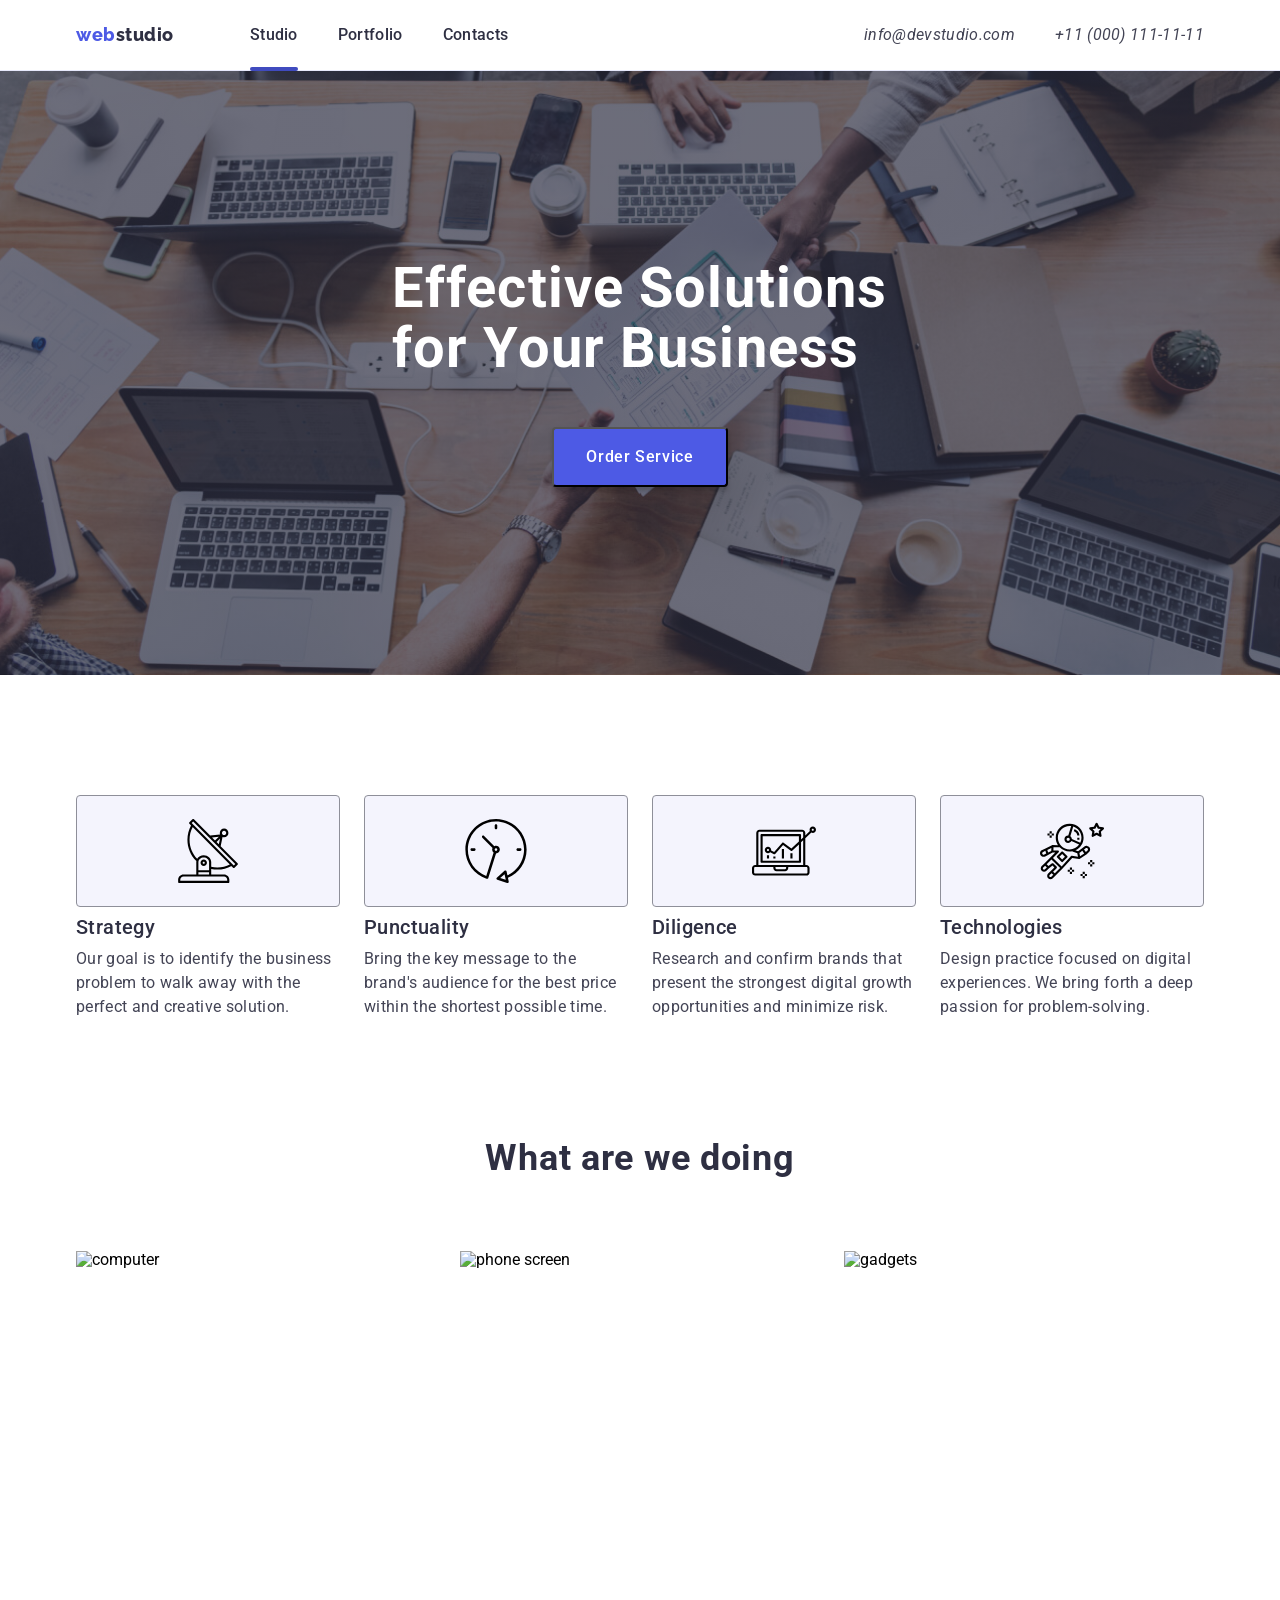
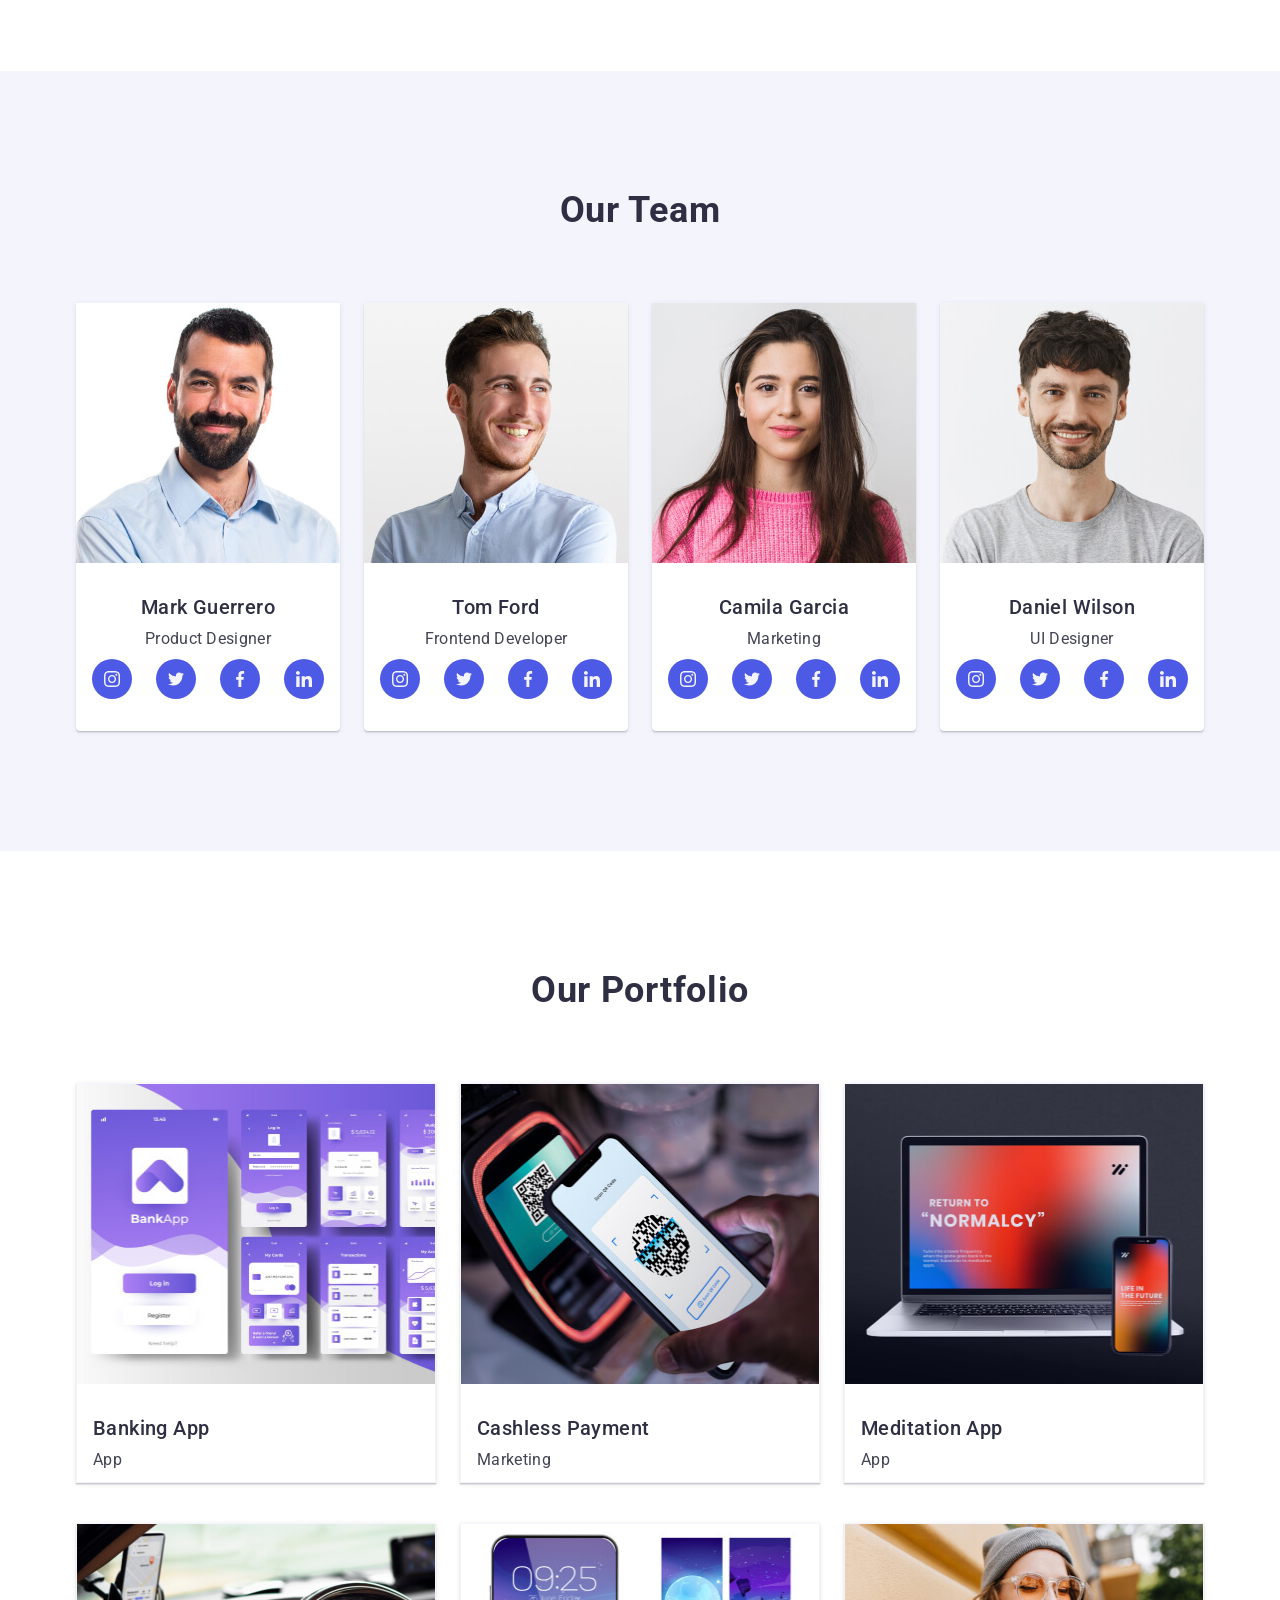
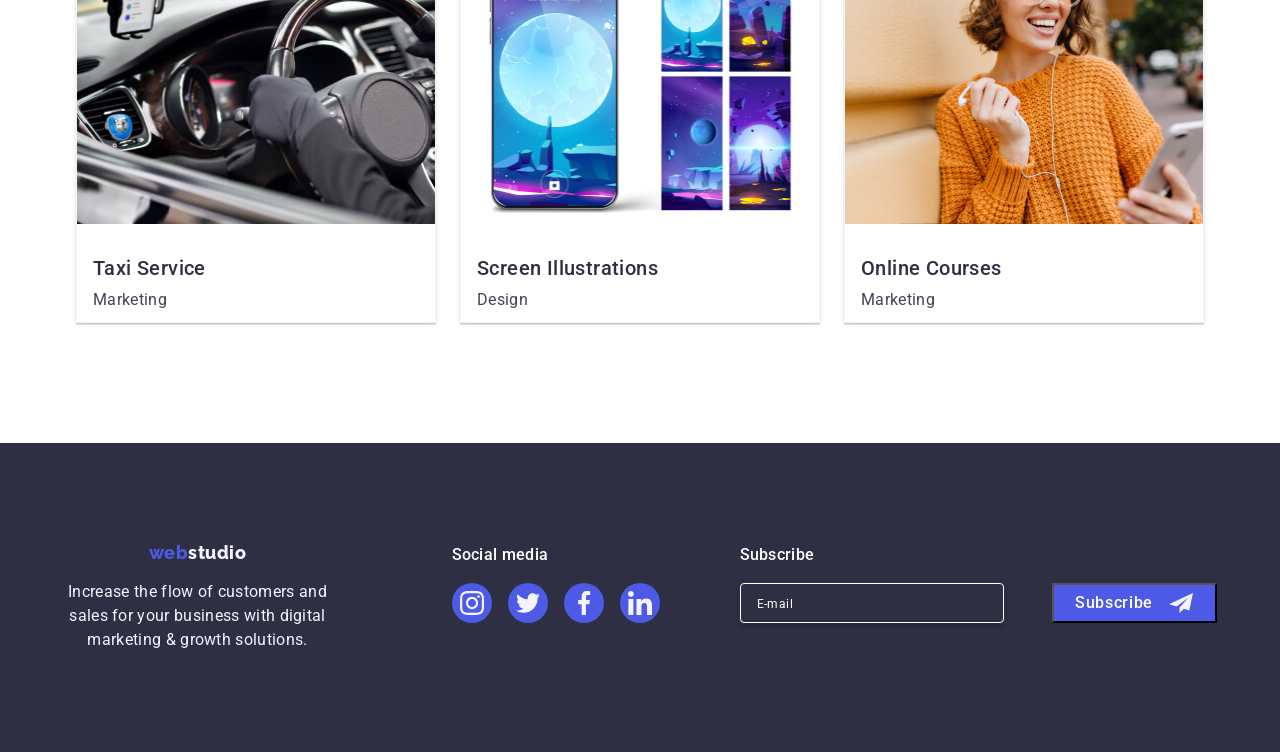
==== commit 84d73ece: "pictures" ====
--- a/index.html
+++ b/index.html
@@ -36,7 +36,7 @@
               >
             </li>
             <li>
-              <a class="header-item" href="./portfolio.html">Portfolio</a>
+              <a class="header-item" href="">Portfolio</a>
             </li>
             <li><a class="header-item" href="">Contacts</a></li>
           </ul>
@@ -317,7 +317,7 @@
         </div>
       </section>
       <!-- --------customers--------- -->
-      <section class="customers-container">
+      <!-- <section class="customers-container">
         <div class="container">
           <h2 class="customer-title">Customers</h2>
           <ul class="customers-list">
@@ -356,6 +356,281 @@
               <svg class="customer-icon" width="104" height="56">
                 <use href="./images/icons.svg#Logo-5"></use>
               </svg>
+            </li>
+          </ul>
+        </div>
+      </section> -->
+
+      <!-- our portfolio -->
+      <section class="portfolio">
+        <div class="portfolio-container container">
+          <h2 class="portfolio-title">Our Portfolio</h2>
+          <ul class="tools-list">
+            <li class="tools-list-item">
+              <div class="tools-card">
+                <picture>
+                  <source
+                    srcset="
+                      ./images/portfolio/bank-phone-2x.jpg 2x,
+                      ./images/portfolio/bank-phone.jpg    1x
+                    "
+                    media="(max-width: 767px)"
+                  />
+                  <source
+                    srcset="
+                      ./images/portfolio/bank-tab-2x.jpg 2x,
+                      ./images/portfolio/bank-tab.jpg    1x
+                    "
+                    media="(max-width: 1127px)"
+                  />
+                  <source
+                    srcset="
+                      ./images/portfolio/bank-pc-2x.jpg 2x,
+                      ./images/portfolio/bank-pc.jpg    1x
+                    "
+                  />
+                  <img
+                    width="360"
+                    height="300"
+                    class="tools-pictures"
+                    src="./images/portfolio/bank-pc.jpg"
+                    alt="banking app"
+                  />
+                </picture>
+
+                <div class="tools-hidden">
+                  <p class="tools-hidden-text">
+                    14 Stylish and User-Friendly App Design Concepts · Task
+                    Manager App · Calorie Tracker App · Exotic Fruit Ecommerce
+                    App · Cloud Storage App
+                  </p>
+                </div>
+              </div>
+              <div class="tools-card-text">
+                <h3 class="tools-name">Banking App</h3>
+                <p class="tools-text">App</p>
+              </div>
+            </li>
+            <li class="tools-list-item">
+              <div class="tools-card">
+                <picture>
+                  <source
+                    srcset="
+                      ./images/portfolio/payment-phone-2x.jpg 2x,
+                      ./images/portfolio/payment-phone.jpg    1x
+                    "
+                    media="(max-width: 767px)"
+                  />
+                  <source
+                    srcset="
+                      ./images/portfolio/payment-tab-2x.jpg 2x,
+                      ./images/portfolio/payment-tab.jpg    1x
+                    "
+                    media="(max-width: 1127px)"
+                  />
+                  <source
+                    srcset="
+                      ./images/portfolio/payment-pc-2x.jpg 2x,
+                      ./images/portfolio/payment-pc.jpg    1x
+                    "
+                  />
+                  <img
+                    width="360"
+                    height="300"
+                    class="tools-pictures"
+                    src="./images/portfolio/payment-pc.jpg"
+                    alt="cashless payment"
+                  />
+                </picture>
+
+                <div class="tools-hidden">
+                  <p class="tools-hidden-text">
+                    14 Stylish and User-Friendly App Design Concepts · Task
+                    Manager App · Calorie Tracker App · Exotic Fruit Ecommerce
+                    App · Cloud Storage App
+                  </p>
+                </div>
+              </div>
+              <div class="tools-card-text">
+                <h3 class="tools-name">Cashless Payment</h3>
+                <p class="tools-text">Marketing</p>
+              </div>
+            </li>
+            <li class="tools-list-item">
+              <div class="tools-card">
+                <picture>
+                  <source
+                    srcset="
+                      ./images/portfolio/laptop-phone-2x.jpg 2x,
+                      ./images/portfolio/laptop-phone.jpg    1x
+                    "
+                    media="(max-width: 767px)"
+                  />
+                  <source
+                    srcset="
+                      ./images/portfolio/laptop-tab-2x.jpg 2x,
+                      ./images/portfolio/laptop-tab.jpg    1x
+                    "
+                    media="(max-width: 1127px)"
+                  />
+                  <source
+                    srcset="
+                      ./images/portfolio/laptop-pc-2x.jpg 2x,
+                      ./images/portfolio/laptop-pc.jpg    1x
+                    "
+                  />
+                  <img
+                    width="360"
+                    height="300"
+                    class="tools-pictures"
+                    src="./images/portfolio/laptop-pc.jpg"
+                    alt="devices"
+                  />
+                </picture>
+                <div class="tools-hidden">
+                  <p class="tools-hidden-text">
+                    14 Stylish and User-Friendly App Design Concepts · Task
+                    Manager App · Calorie Tracker App · Exotic Fruit Ecommerce
+                    App · Cloud Storage App
+                  </p>
+                </div>
+              </div>
+              <div class="tools-card-text">
+                <h3 class="tools-name">Meditation App</h3>
+                <p class="tools-text">App</p>
+              </div>
+            </li>
+            <li class="tools-list-item">
+              <div class="tools-card">
+                <picture>
+                  <source
+                    srcset="
+                      ./images/portfolio/taxi-phone-2x.jpg 2x,
+                      ./images/portfolio/taxi-phone.jpg    1x
+                    "
+                    media="(max-width: 767px)"
+                  />
+                  <source
+                    srcset="
+                      ./images/portfolio/taxi-tab-2x.jpg 2x,
+                      ./images/portfolio/taxi-tab.jpg    1x
+                    "
+                    media="(max-width: 1127px)"
+                  />
+                  <source
+                    srcset="
+                      ./images/portfolio/taxi-pc-2x.jpg 2x,
+                      ./images/portfolio/taxi-pc.jpg    1x
+                    "
+                  />
+                  <img
+                    width="360"
+                    height="300"
+                    class="tools-pictures"
+                    src="./images/portfolio/taxi-pc.jpg"
+                    alt="taxi service"
+                  />
+                </picture>
+                <div class="tools-hidden">
+                  <p class="tools-hidden-text">
+                    14 Stylish and User-Friendly App Design Concepts · Task
+                    Manager App · Calorie Tracker App · Exotic Fruit Ecommerce
+                    App · Cloud Storage App
+                  </p>
+                </div>
+              </div>
+              <div class="tools-card-text">
+                <h3 class="tools-name">Taxi Service</h3>
+                <p class="tools-text">Marketing</p>
+              </div>
+            </li>
+            <li class="tools-list-item">
+              <div class="tools-card">
+                <picture>
+                  <source
+                    srcset="
+                      ./images/portfolio/screen-phone-2x.jpg 2x,
+                      ./images/portfolio/screen-phone.jpg    1x
+                    "
+                    media="(max-width: 767px)"
+                  />
+                  <source
+                    srcset="
+                      ./images/portfolio/screen-tab-2x.jpg 2x,
+                      ./images/portfolio/screen-tab.jpg    1x
+                    "
+                    media="(max-width: 1127px)"
+                  />
+                  <source
+                    srcset="
+                      ./images/portfolio/screen-pc-2x.jpg 2x,
+                      ./images/portfolio/screen-pc.jpg    1x
+                    "
+                  />
+                  <img
+                    width="360"
+                    height="300"
+                    class="tools-pictures"
+                    src="./images/portfolio/screen-pc.jpg"
+                    alt="screen illustrations"
+                  />
+                </picture>
+                <div class="tools-hidden">
+                  <p class="tools-hidden-text">
+                    14 Stylish and User-Friendly App Design Concepts · Task
+                    Manager App · Calorie Tracker App · Exotic Fruit Ecommerce
+                    App · Cloud Storage App
+                  </p>
+                </div>
+              </div>
+              <div class="tools-card-text">
+                <h3 class="tools-name">Screen Illustrations</h3>
+                <p class="tools-text">Design</p>
+              </div>
+            </li>
+            <li class="tools-list-item">
+              <div class="tools-card">
+                <picture>
+                  <source
+                    srcset="
+                      ./images/portfolio/girl-phone-2x.jpg 2x,
+                      ./images/portfolio/girl-phone.jpg    1x
+                    "
+                    media="(max-width: 767px)"
+                  />
+                  <source
+                    srcset="
+                      ./images/portfolio/girl-tab-2x.jpg 2x,
+                      ./images/portfolio/girl-tab.jpg    1x
+                    "
+                    media="(max-width: 1127px)"
+                  />
+                  <source
+                    srcset="
+                      ./images/portfolio/girl-pc-2x.jpg 2x,
+                      ./images/portfolio/girl-pc.jpg    1x
+                    "
+                  />
+                  <img
+                    width="360"
+                    height="300"
+                    class="tools-pictures"
+                    src="./images/portfolio/girl-pc.jpg"
+                    alt="online courses"
+                  />
+                </picture>
+                <div class="tools-hidden">
+                  <p class="tools-hidden-text">
+                    14 Stylish and User-Friendly App Design Concepts · Task
+                    Manager App · Calorie Tracker App · Exotic Fruit Ecommerce
+                    App · Cloud Storage App
+                  </p>
+                </div>
+              </div>
+              <div class="tools-card-text">
+                <h3 class="tools-name">Online Courses</h3>
+                <p class="tools-text">Marketing</p>
+              </div>
             </li>
           </ul>
         </div>
--- a/styles.css
+++ b/styles.css
@@ -204,6 +204,8 @@
     max-width: 264px;
     height: 112px;
     border-radius: 4px;
+    border: 1px solid;
+    border-color: #8E8F99;
     background: #F4F4FD;
     margin-bottom: 8px;
     align-items: center;
@@ -341,7 +343,7 @@
 
 /* ----------- customers ------------- */
 
-.customers-container {
+/* .customers-container {
     padding: 96px 0;
 }
 
@@ -386,7 +388,7 @@
 .customers-item:hover,
 .customers-item:focus {
     border-color: var(--main-hover-focus-color);
-}
+} */
 
 /*---------------- footer --------------- */
 .footer {
@@ -539,24 +541,33 @@
     margin: auto;
 }
 
-/*------------------------------- studio page ---------------------------------- */
-/*---------------- tools --------------- */
-
-
-.tools {
+/*------------------------------- portfolio page ---------------------------------- */
+.portfolio {
+    padding: 96px 0;
     background-color: var(--background-white);
 }
 
-.tools-menu-list {
+
+.portfolio-title {
+    font-size: 36px;
+    font-weight: 700;
+    line-height: 1.11;
+    letter-spacing: 0.72px;
+    color: var(--black-text-color);
+    text-align: center;
+    margin-bottom: 72px;
+}
+
+/* .tools-menu-list {
     display: flex;
     flex-wrap: wrap;
     gap: 16px 24px;
     margin: 40px 0;
     justify-content: start;
 
-}
-
-.tools-menu-btn {
+} */
+
+/* .tools-menu-btn {
     font-size: 16px;
     font-weight: 500;
     line-height: 1.5;
@@ -575,7 +586,7 @@
 .tools-menu-btn:focus {
     background-color: var(--main-hover-focus-color);
     color: var(--background-white);
-}
+} */
 
 
 
@@ -585,8 +596,9 @@
     display: flex;
     flex-wrap: wrap;
     align-items: center;
+    justify-content: center;
+    align-items: center;
     gap: 48px;
-    padding-bottom: 48px;
 }
 
 
@@ -594,7 +606,7 @@
 
 .tools-list-item {
     background: var(--background-white);
-    width: 100%;
+    width: 288px;
     height: 400px;
     border: 1px solid;
     border-color: #F4F4FD;
@@ -658,7 +670,7 @@
 
 
 
-/* ----------- studio pictures cards ------------ */
+/* ----------- portfolio pictures cards ------------ */
 .tools-hidden {
     transition: transform var(--hover-focus);
 }
--- a/media.css
+++ b/media.css
@@ -160,9 +160,19 @@
 
 
     /* ============ portfolio =============== */
-
-
-    .tools-menu-list {
+    .tools-list {
+        gap: 72px 24px;
+    }
+
+    .tools-list-item {
+        width: calc((100% - 24px)/2);
+    }
+
+    .tools-pictures {
+        height: 300px;
+    }
+
+    /* .tools-menu-list {
         gap: 24px;
         flex-wrap: nowrap;
         margin: 64px 0;
@@ -187,7 +197,8 @@
         background: var(--background-white);
         width: calc((100% - 24px)/2);
         height: 420px;
-    }
+    } */
+
 
 }
 
@@ -370,7 +381,28 @@
 
 
     /*  ============ portfolio ============ */
-    .tools-menu-list {
+    .portfolio {
+        padding: 120px 0;
+    }
+
+    .tools-list {
+        gap: 40px 24px;
+    }
+
+    .tools-list-item {
+        width: calc((100% - 24px)/3);
+        max-width: 360px;
+    }
+
+    .tools-list {
+        display: flex;
+        flex-wrap: wrap;
+        align-items: center;
+        justify-content: start;
+        align-items: center;
+    }
+
+    /* .tools-menu-list {
         margin-top: 100px;
         margin-bottom: 72px;
 
@@ -383,6 +415,5 @@
 
     .tools-list-item {
         width: 360px;
-    }
-
+    } */
 }
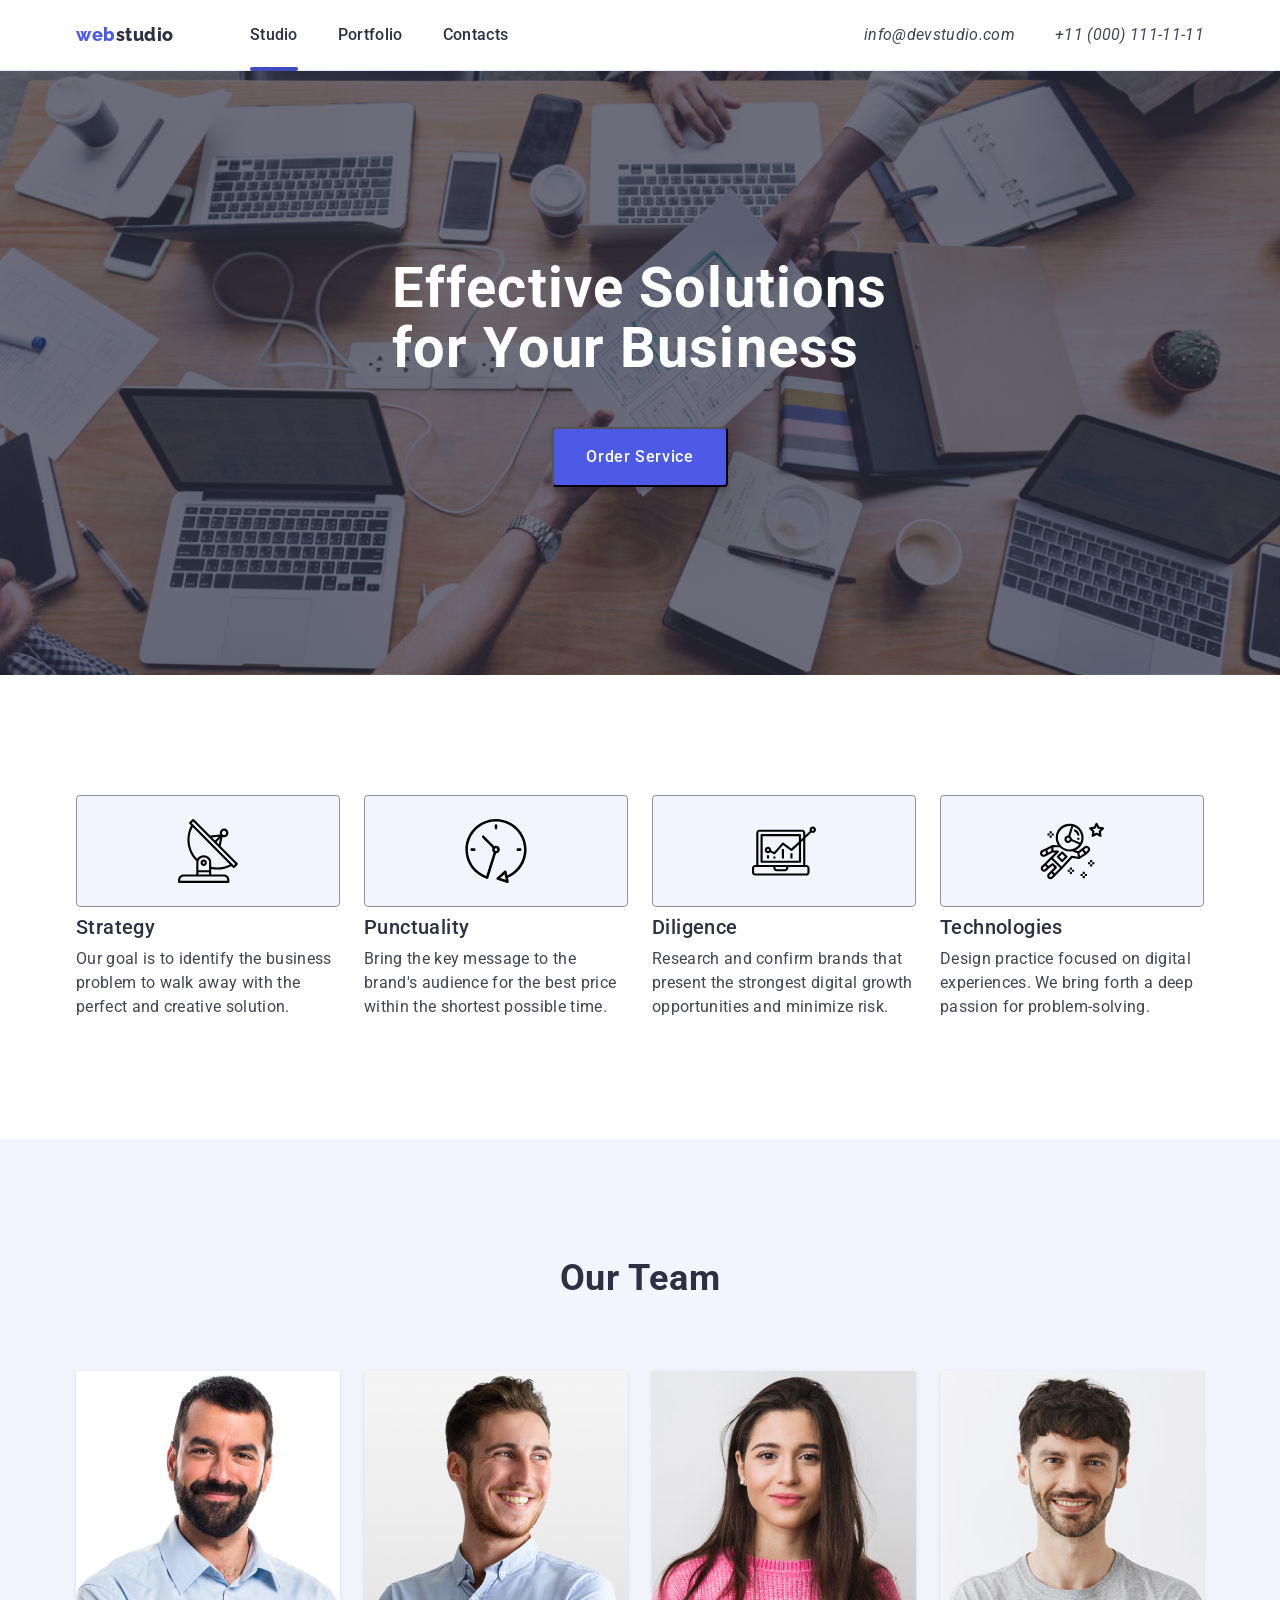
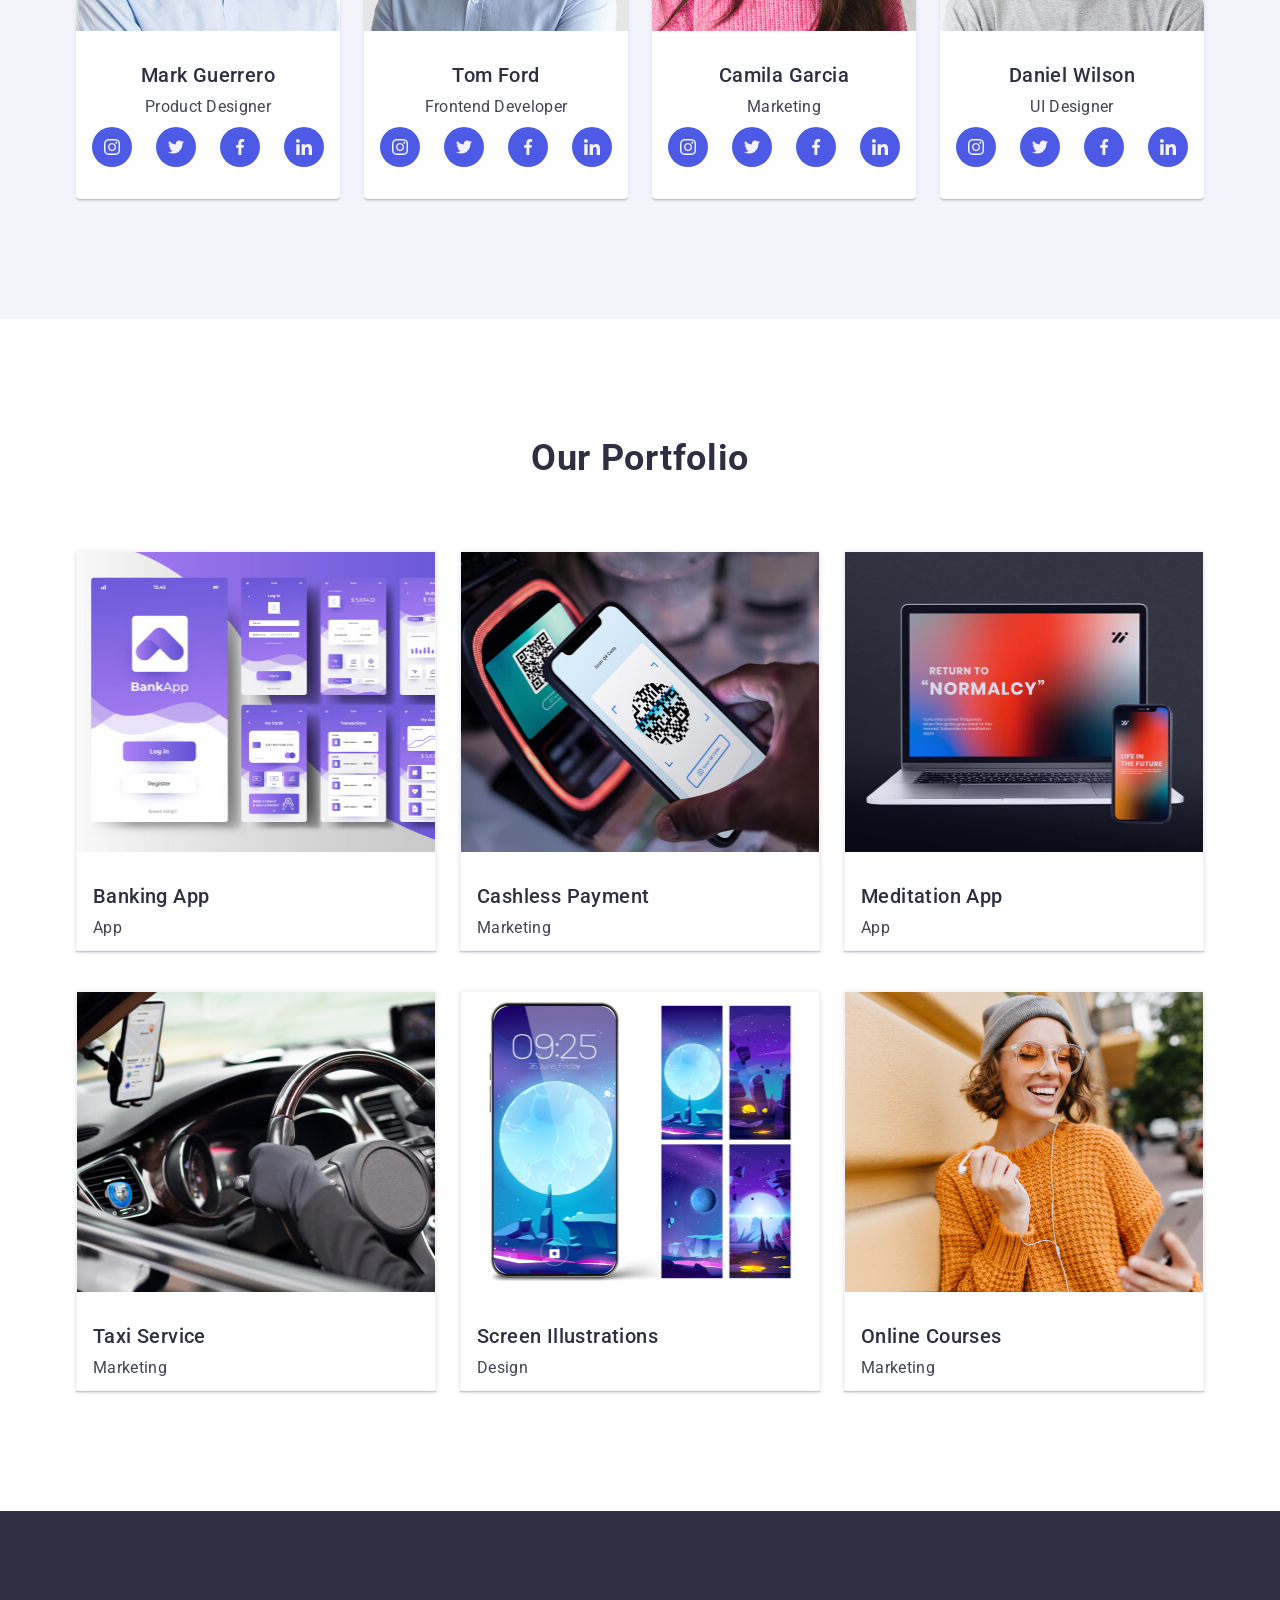
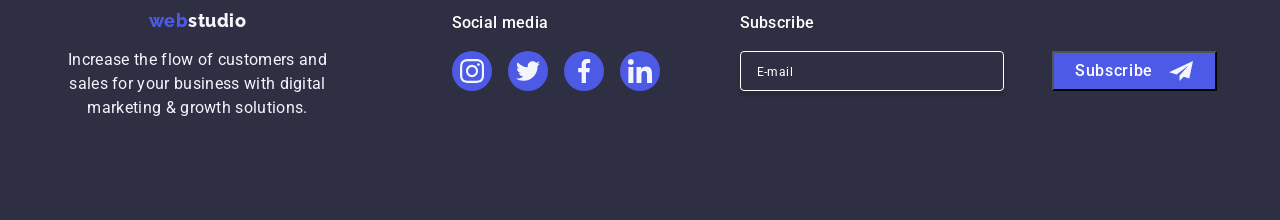
==== commit 3871b178: "get-rid-of-extra" ====
--- a/index.html
+++ b/index.html
@@ -132,41 +132,6 @@
           </ul>
         </div>
       </section>
-      <!-- about us pictures -->
-      <section class="about-us">
-        <div class="container about-us-container">
-          <h2 class="about-us-logo">What are we doing</h2>
-          <ul class="about-us-list">
-            <li class="about-us-item">
-              <img
-                srcset="./images/computer-2x.jpg 2x, ./images/computer.jpg"
-                src="./images/computer.jpg"
-                alt="computer"
-                width="360"
-                height="300"
-              />
-            </li>
-            <li class="about-us-item">
-              <img
-                srcset="./images/phone-2x.jpg 2x"
-                src="./images/phone.jpg"
-                alt="phone screen"
-                width="360"
-                height="300"
-              />
-            </li>
-            <li class="about-us-item">
-              <img
-                srcset="./images/devices-2x.jpg 2x"
-                src="./images/devices.jpg"
-                alt="gadgets"
-                width="360"
-                height="300"
-              />
-            </li>
-          </ul>
-        </div>
-      </section>
       <!-- our team cards -->
       <section class="team">
         <div class="container team-container">
@@ -316,50 +281,6 @@
           </ul>
         </div>
       </section>
-      <!-- --------customers--------- -->
-      <!-- <section class="customers-container">
-        <div class="container">
-          <h2 class="customer-title">Customers</h2>
-          <ul class="customers-list">
-            <li class="customers-item">
-              <a href="" class="customers-item-link"></a>
-              <svg class="customer-icon" width="104" height="56">
-                <use class="customer-svg" href="./images/icons.svg#Logo"></use>
-              </svg>
-            </li>
-            <li class="customers-item">
-              <a href="" class="customers-item-link"></a>
-              <svg class="customer-icon" width="104" height="56">
-                <use href="./images/icons.svg#Logo-1"></use>
-              </svg>
-            </li>
-            <li class="customers-item">
-              <a href="" class="customers-item-link"></a>
-              <svg class="customer-icon" width="104" height="56">
-                <use href="./images/icons.svg#Logo-2"></use>
-              </svg>
-            </li>
-            <li class="customers-item">
-              <a href="" class="customers-item-link"></a>
-              <svg class="customer-icon" width="104" height="56">
-                <use href="./images/icons.svg#Logo-3"></use>
-              </svg>
-            </li>
-            <li class="customers-item">
-              <a href="" class="customers-item-link"></a>
-              <svg class="customer-icon" width="104" height="56">
-                <use href="./images/icons.svg#Logo-4"></use>
-              </svg>
-            </li>
-            <li class="customers-item">
-              <a href="" class="customers-item-link"></a>
-              <svg class="customer-icon" width="104" height="56">
-                <use href="./images/icons.svg#Logo-5"></use>
-              </svg>
-            </li>
-          </ul>
-        </div>
-      </section> -->
 
       <!-- our portfolio -->
       <section class="portfolio">
--- a/styles.css
+++ b/styles.css
@@ -233,31 +233,6 @@
 
 }
 
-/*---------------- about us --------------- */
-.about-us {
-    display: none;
-    background-color: var(--background-white);
-    padding-bottom: 120px;
-
-}
-
-.about-us-logo {
-    font-size: 36px;
-    font-weight: 700;
-    line-height: 1.11;
-    letter-spacing: 0.72px;
-    color: var(--black-text-color);
-    text-align: center;
-    margin-bottom: 72px;
-}
-
-.about-us-list {
-    display: flex;
-    gap: 24px;
-}
-
-.about-us-item {}
-
 
 /*---------------- team --------------- */
 
@@ -341,54 +316,6 @@
     fill: #F4F4FD;
 }
 
-/* ----------- customers ------------- */
-
-/* .customers-container {
-    padding: 96px 0;
-}
-
-.customers-list {
-    display: flex;
-    flex-wrap: wrap;
-    align-items: center;
-    justify-content: center;
-    gap: 72px 16px;
-
-}
-
-.customer-title {
-    margin-bottom: 72px;
-    font-weight: 700;
-    font-size: 36px;
-    line-height: 1.11;
-    letter-spacing: 0.72px;
-    text-align: center;
-}
-
-.customer-icon {
-    fill: #8E8F99;
-    transition: fill var(--hover-focus);
-}
-
-.customers-item:hover .customer-icon,
-.customers-item:focus .customer-icon:focus {
-    fill: var(--main-hover-focus-color);
-}
-
-.customers-item {
-    width: calc((100% - 16px)/2);
-    height: 88px;
-    padding: 16px 32px;
-    border-radius: 4px;
-    border: 1px solid;
-    border-color: #8E8F99;
-    transition: border-color var(--hover-focus);
-}
-
-.customers-item:hover,
-.customers-item:focus {
-    border-color: var(--main-hover-focus-color);
-} */
 
 /*---------------- footer --------------- */
 .footer {
@@ -557,37 +484,6 @@
     text-align: center;
     margin-bottom: 72px;
 }
-
-/* .tools-menu-list {
-    display: flex;
-    flex-wrap: wrap;
-    gap: 16px 24px;
-    margin: 40px 0;
-    justify-content: start;
-
-} */
-
-/* .tools-menu-btn {
-    font-size: 16px;
-    font-weight: 500;
-    line-height: 1.5;
-    letter-spacing: 0.64px;
-    color: #4D5AE5;
-    background-color: #F4F4FD;
-    border: 1px solid;
-    border-color: #E7E9FC;
-    border-radius: 4px;
-    padding: 8px 16px;
-    transition: background-color var(--hover-focus), color var(--hover-focus);
-
-}
-
-.tools-menu-btn:hover,
-.tools-menu-btn:focus {
-    background-color: var(--main-hover-focus-color);
-    color: var(--background-white);
-} */
-
 
 
 
--- a/media.css
+++ b/media.css
@@ -103,15 +103,6 @@
         gap: 64px 24px;
     }
 
-    /* ----------- customers ------------- */
-    .customers-list {
-        gap: 72px 24px;
-    }
-
-    .customers-item {
-        width: 168px;
-
-    }
 
     /*---------------- footer --------------- */
     .footer-container {
@@ -171,34 +162,6 @@
     .tools-pictures {
         height: 300px;
     }
-
-    /* .tools-menu-list {
-        gap: 24px;
-        flex-wrap: nowrap;
-        margin: 64px 0;
-        justify-content: center;
-
-    }
-
-    .tools-menu-btn {
-        padding: 12px 24px;
-
-    }
-
-    .tools-list {
-        align-items: start;
-        flex-wrap: wrap;
-        gap: 72px 24px;
-        padding-bottom: 96px;
-    }
-
-    .tools-list-item {
-        border: 1px solid #E7E9FC;
-        background: var(--background-white);
-        width: calc((100% - 24px)/2);
-        height: 420px;
-    } */
-
 
 }
 
@@ -301,12 +264,6 @@
     }
 
 
-    /*---------------- about us --------------- */
-    .about-us {
-        display: block;
-    }
-
-
 
 
     /*---------------- team --------------- */
@@ -401,19 +358,4 @@
         justify-content: start;
         align-items: center;
     }
-
-    /* .tools-menu-list {
-        margin-top: 100px;
-        margin-bottom: 72px;
-
-    }
-
-    .tools-list {
-        gap: 48px 24px;
-        padding-bottom: 120px;
-    }
-
-    .tools-list-item {
-        width: 360px;
-    } */
 }
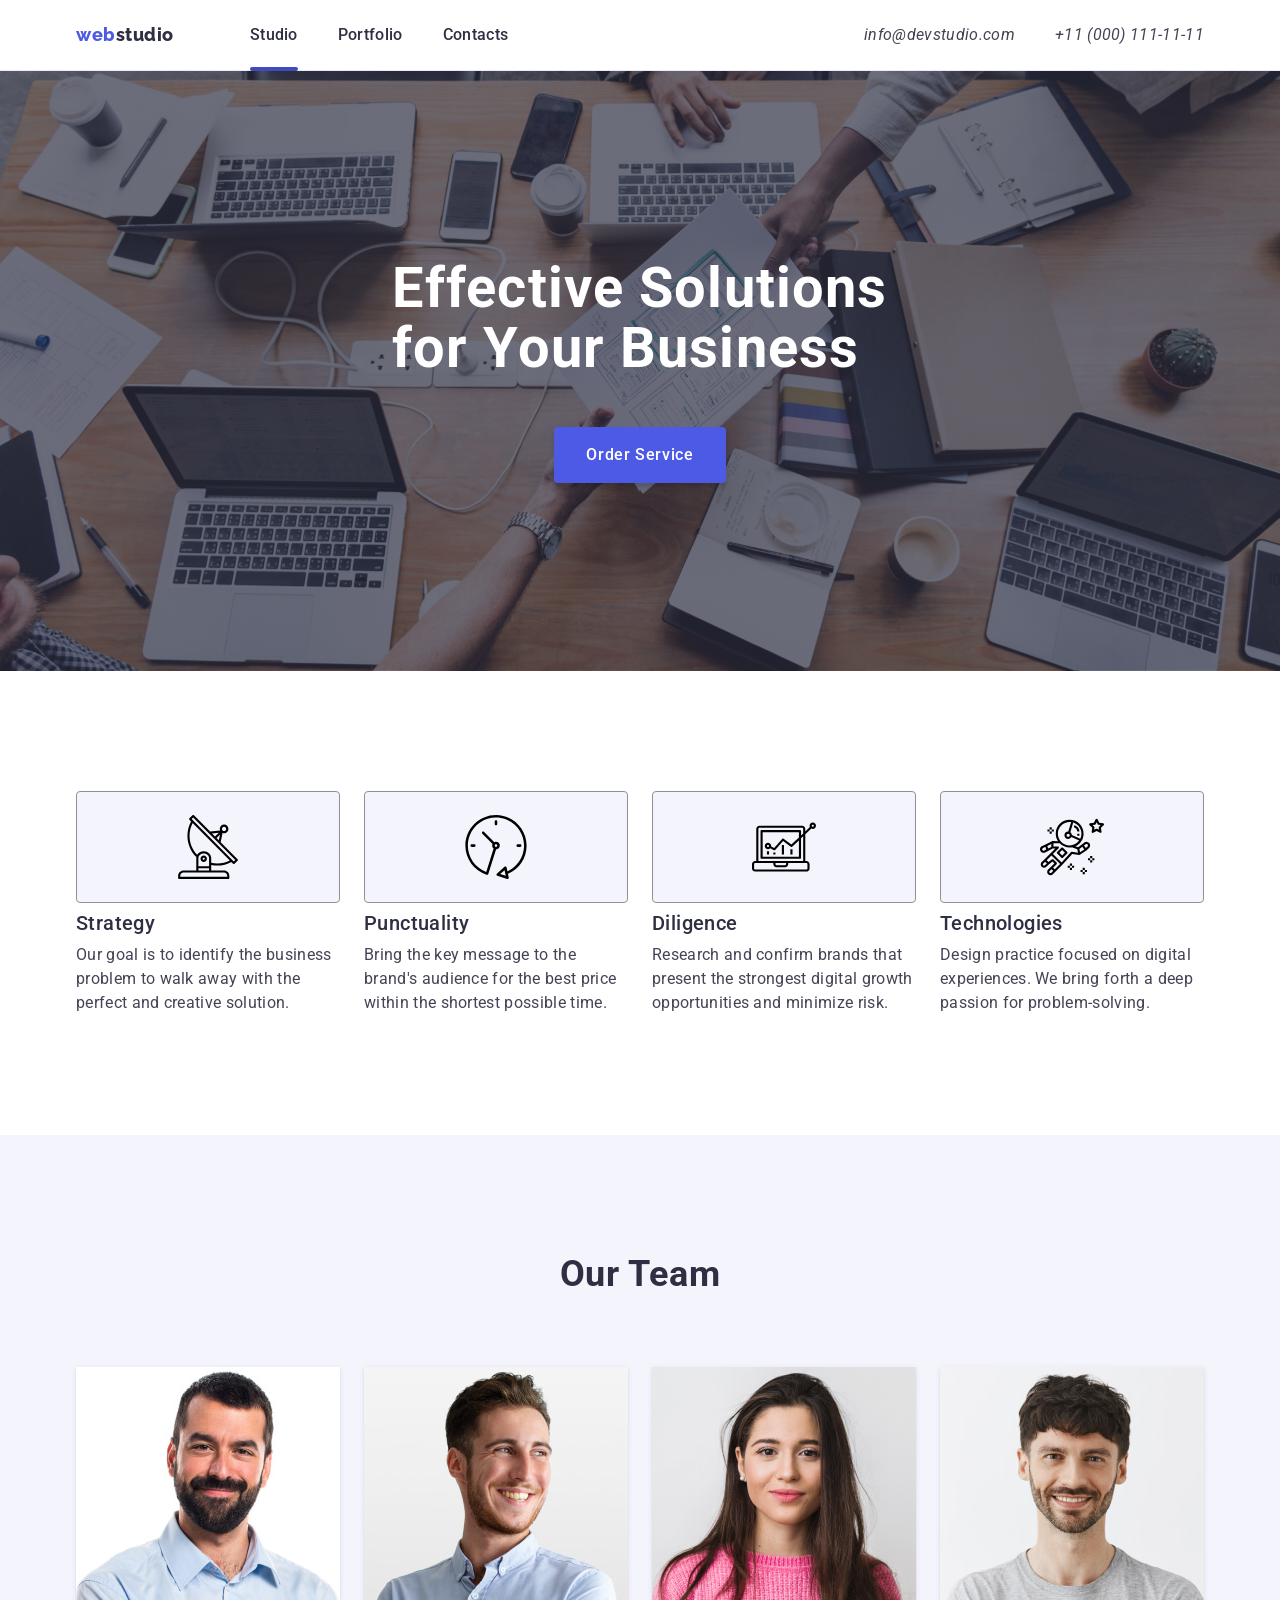
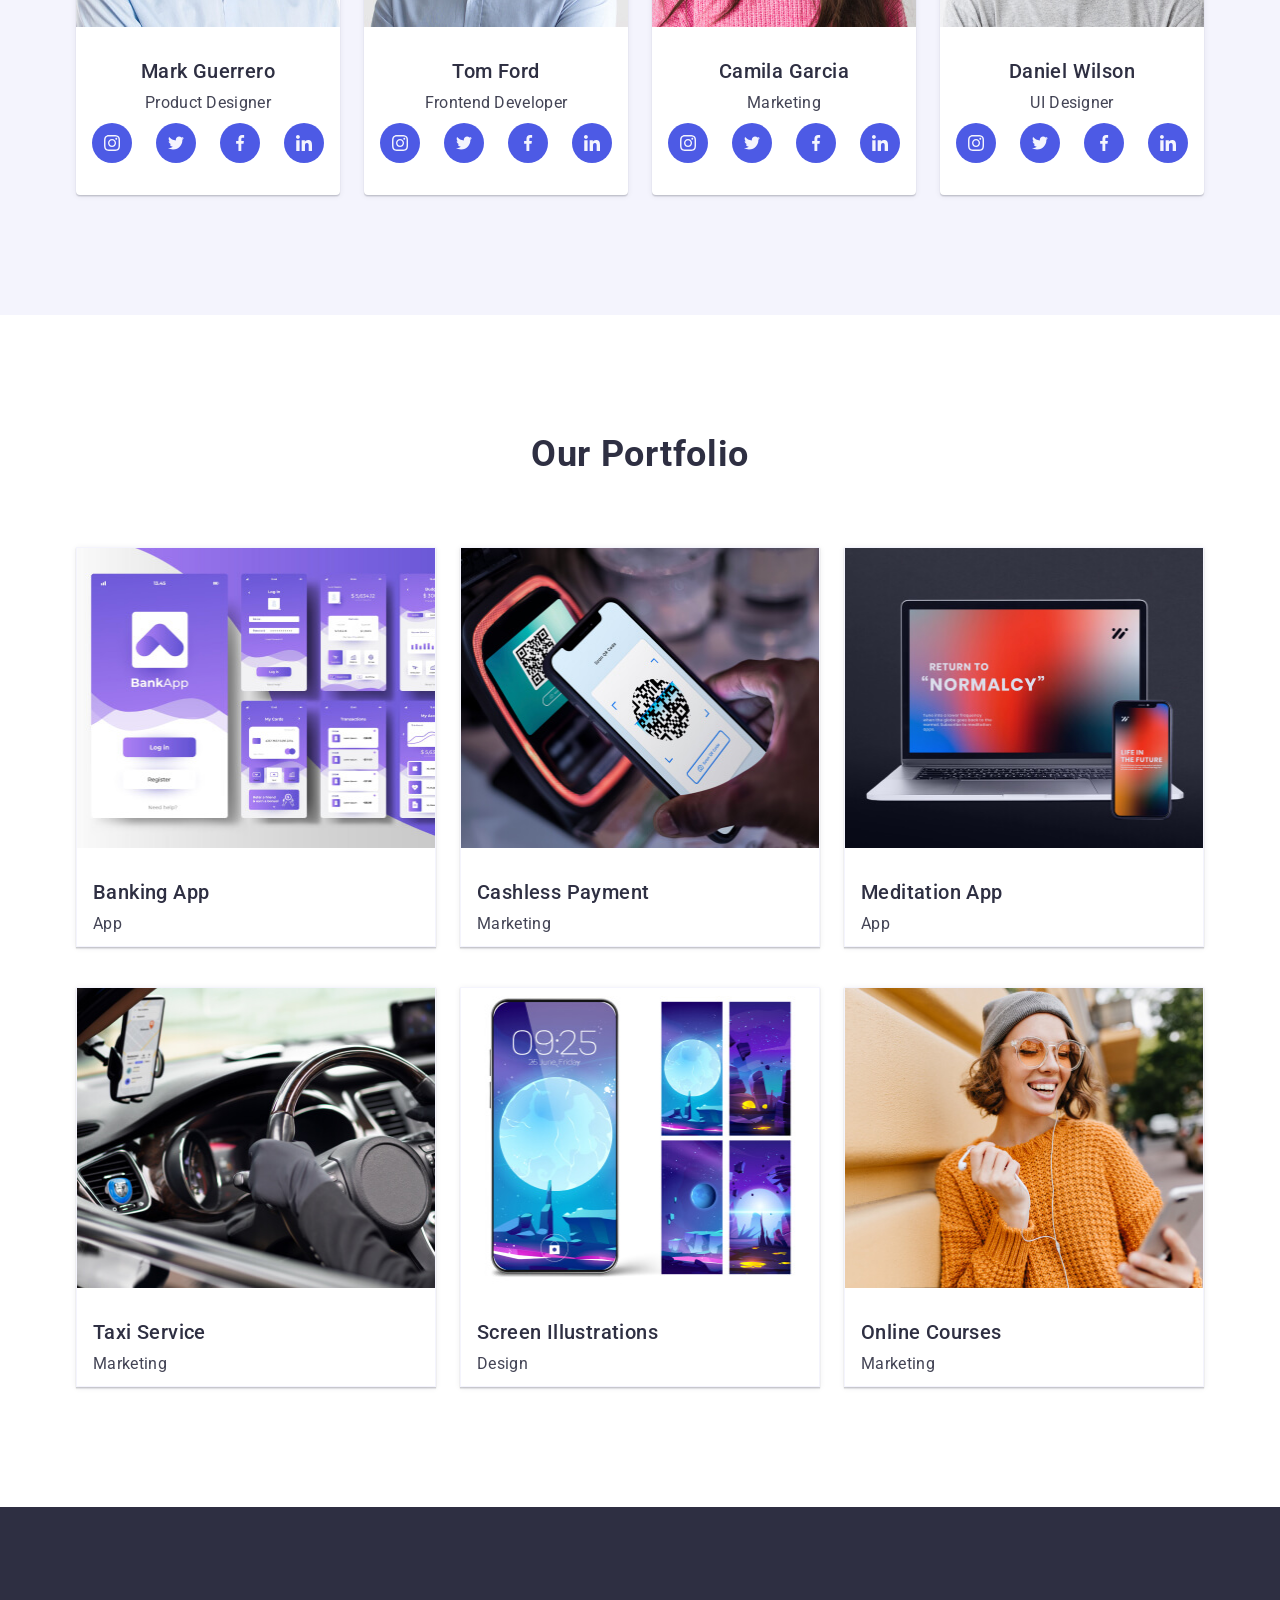
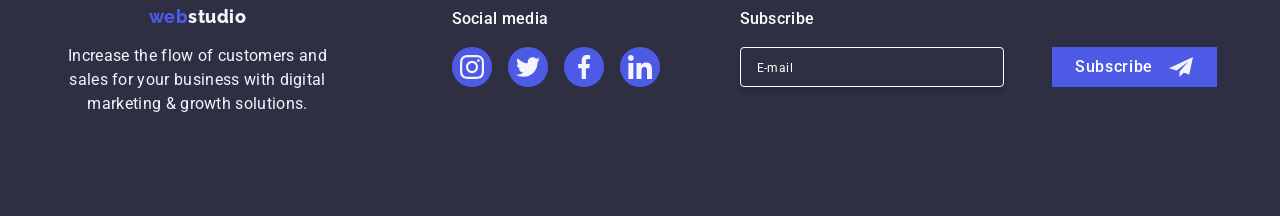
==== commit d657c7b6: "header-menu-left" ====
--- a/index.html
+++ b/index.html
@@ -281,7 +281,6 @@
           </ul>
         </div>
       </section>
-
       <!-- our portfolio -->
       <section class="portfolio">
         <div class="portfolio-container container">
@@ -617,59 +616,64 @@
     </footer>
     <!------ header-menu-------- -->
     <div class="header-menu is-hidden" data-menu>
-      <div class="menu-info">
-        <button type="button" class="menu-close-btn" data-menu-close>
-          <svg class="menu-icon-close" width="24" height="24">
-            <use href="./images/icons.svg#close-button"></use>
-          </svg>
-        </button>
-        <ul class="menu-list">
-          <li class="menu-item">
-            <a class="menu-nav" href="./index.html">Studio</a>
-          </li>
-          <li class="menu-item">
-            <a class="menu-nav" href="./portfolio.html">Portfolio</a>
-          </li>
-          <li class="menu-item">
-            <a class="menu-nav" href="./index.html">Contacts</a>
-          </li>
-        </ul>
-      </div>
-      <div class="menu-contacts">
-        <ul class="menu-adress">
-          <li class="header-menu-phone">
-            <a class="menu-phone" href="tell:+11(000)1111111"
-              >+11 (000) 111-11-11</a
-            >
-          </li>
-          <li class="header-menu-mail">
-            <a class="menu-mail" href="mailto:info@devstudio.com"
-              >info@devstudio.com</a
-            >
-          </li>
-        </ul>
-        <ul class="menu-icon-list">
-          <li class="menu-icon-place">
-            <svg width="24" height="24">
-              <use class="menu-icon" href="./images/icons.svg#instagram"></use>
+      <div class="header-check">
+        <div class="menu-info">
+          <button type="button" class="menu-close-btn" data-menu-close>
+            <svg class="menu-icon-close" width="24" height="24">
+              <use href="./images/icons.svg#close-button"></use>
             </svg>
-          </li>
-          <li class="menu-icon-place">
-            <svg width="24" height="24">
-              <use class="menu-icon" href="./images/icons.svg#twitter"></use>
-            </svg>
-          </li>
-          <li class="menu-icon-place">
-            <svg class="" width="24" height="24">
-              <use class="menu-icon" href="./images/icons.svg#facebook"></use>
-            </svg>
-          </li>
-          <li class="menu-icon-place">
-            <svg width="24" height="24">
-              <use class="menu-icon" href="./images/icons.svg#linkedin"></use>
-            </svg>
-          </li>
-        </ul>
+          </button>
+          <ul class="menu-list">
+            <li class="menu-item">
+              <a class="menu-nav" href="./index.html">Studio</a>
+            </li>
+            <li class="menu-item">
+              <a class="menu-nav" href="./portfolio.html">Portfolio</a>
+            </li>
+            <li class="menu-item">
+              <a class="menu-nav" href="./index.html">Contacts</a>
+            </li>
+          </ul>
+        </div>
+        <div class="menu-contacts">
+          <ul class="menu-adress">
+            <li class="header-menu-phone">
+              <a class="menu-phone" href="tell:+11(000)1111111"
+                >+11 (000) 111-11-11</a
+              >
+            </li>
+            <li class="header-menu-mail">
+              <a class="menu-mail" href="mailto:info@devstudio.com"
+                >info@devstudio.com</a
+              >
+            </li>
+          </ul>
+          <ul class="menu-icon-list">
+            <li class="menu-icon-place">
+              <svg width="24" height="24">
+                <use
+                  class="menu-icon"
+                  href="./images/icons.svg#instagram"
+                ></use>
+              </svg>
+            </li>
+            <li class="menu-icon-place">
+              <svg width="24" height="24">
+                <use class="menu-icon" href="./images/icons.svg#twitter"></use>
+              </svg>
+            </li>
+            <li class="menu-icon-place">
+              <svg class="" width="24" height="24">
+                <use class="menu-icon" href="./images/icons.svg#facebook"></use>
+              </svg>
+            </li>
+            <li class="menu-icon-place">
+              <svg width="24" height="24">
+                <use class="menu-icon" href="./images/icons.svg#linkedin"></use>
+              </svg>
+            </li>
+          </ul>
+        </div>
       </div>
     </div>
     <!-- --------------------- backdrop-------------------- -->
--- a/styles.css
+++ b/styles.css
@@ -84,6 +84,7 @@
     border: none;
     background-color: transparent;
     cursor: pointer;
+    outline: none;
 }
 
 .header-menu-open {
@@ -177,6 +178,7 @@
     display: block;
     margin: auto;
     cursor: pointer;
+    border: none;
     transition: background-color var(--hover-focus);
 
 }
@@ -459,6 +461,7 @@
     line-height: 1.5;
     letter-spacing: 0.64px;
     color: #FFF;
+    border: none;
     background-color: #4D5AE5;
     display: flex;
     align-items: center;
@@ -572,7 +575,7 @@
 }
 
 .tools-list-item:hover .tools-hidden,
-.tools-list-item:hover .tools-hidden {
+.tools-list-item:focus .tools-hidden {
     transform: translate(0);
 }
 
@@ -769,6 +772,7 @@
     margin: auto;
     margin-top: 24px;
     cursor: pointer;
+    border: none;
 }
 
 .is-hidden {
@@ -780,15 +784,32 @@
 
 /*  ------------ header - menu --------------- */
 .header-menu {
-    display: flex;
-    flex-direction: column;
-    justify-content: space-between;
-    padding: 40px;
+
     position: fixed;
     top: 0;
     width: 100vw;
     height: 100%;
-    background-color: var(--background-white);
+    transition: opacity var(--hover-focus), visibility var(--hover-focus);
+
+}
+
+.header-check {
+    display: flex;
+    flex-direction: column;
+    justify-content: space-between;
+    padding: 40px;
+    position: absolute;
+    transform: translateX(0%);
+    transition: transform var(--hover-focus);
+    width: 100%;
+    height: 100%;
+    background-color: #FCFCFC;
+    border-radius: 4px;
+    background: #FCFCFC;
+}
+
+.header-menu.is-hidden .header-check {
+    transform: translateX(100%);
 }
 
 .menu-close-btn {
